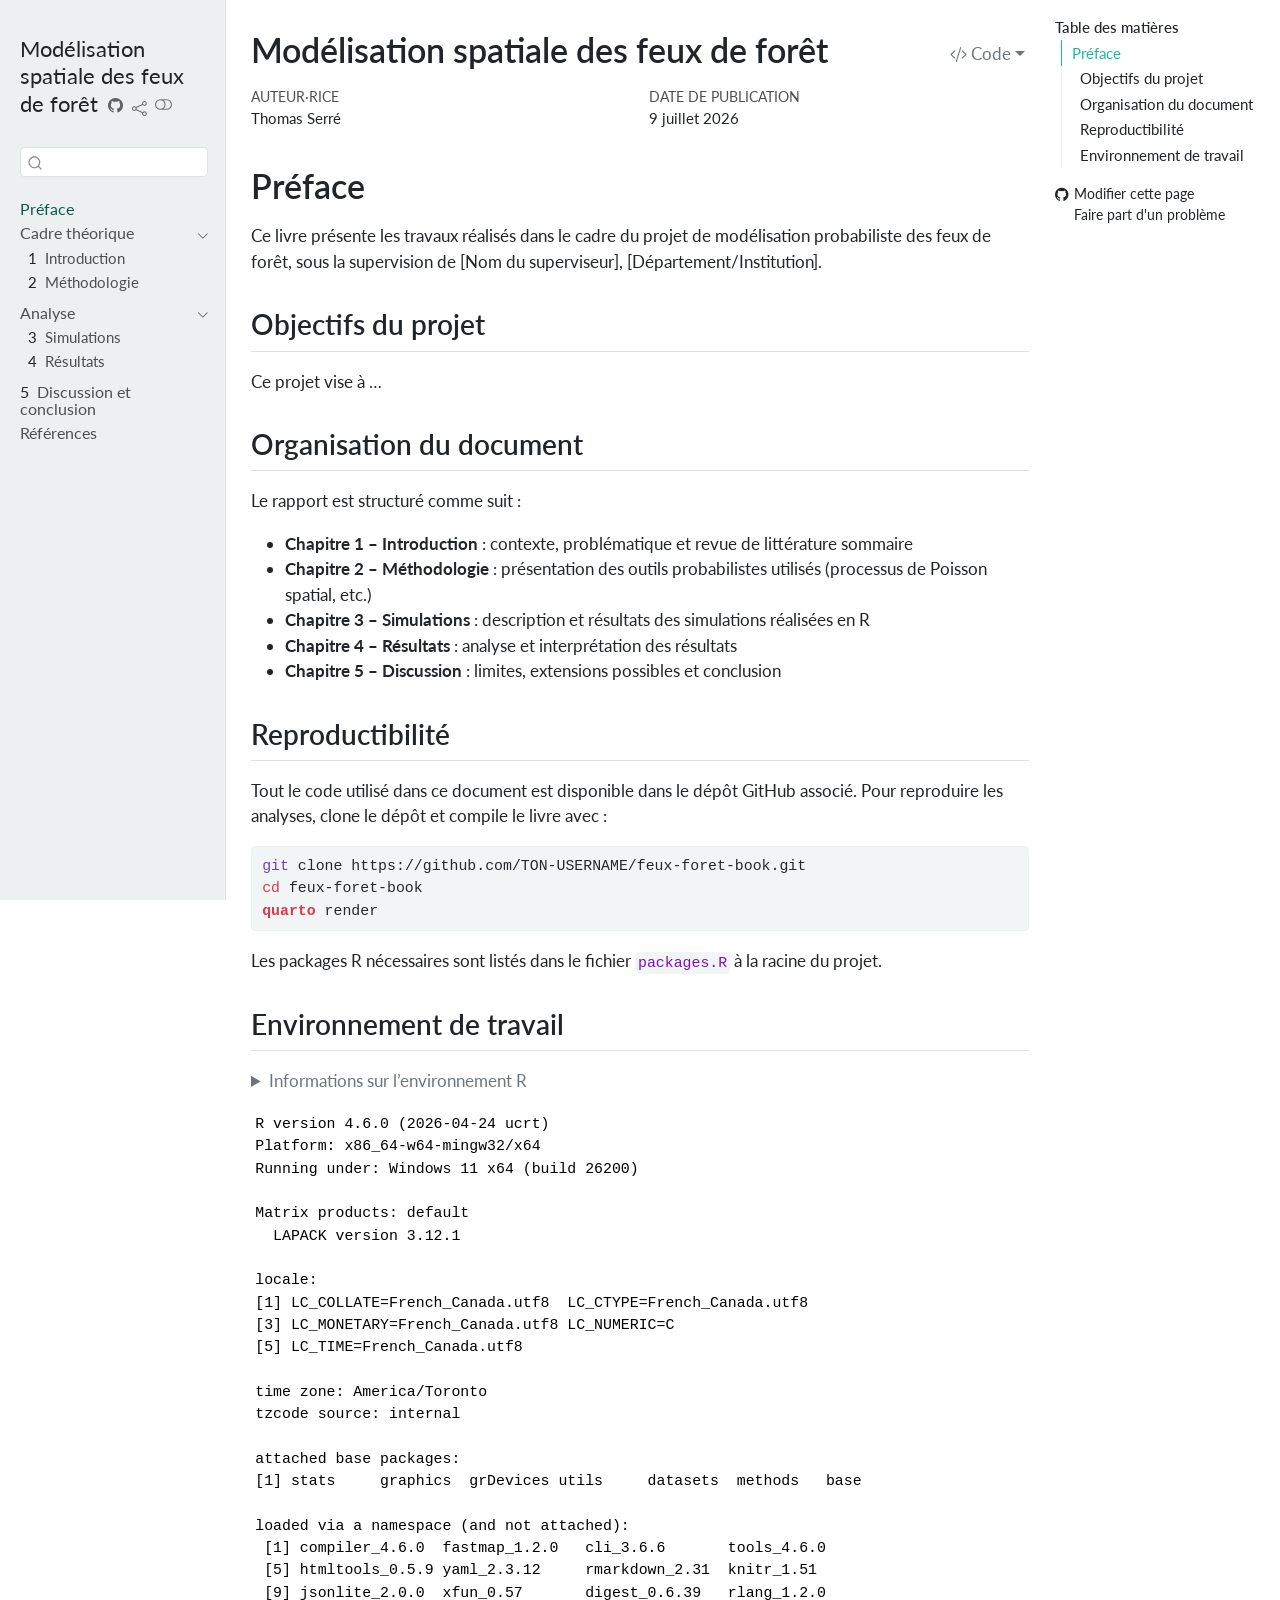
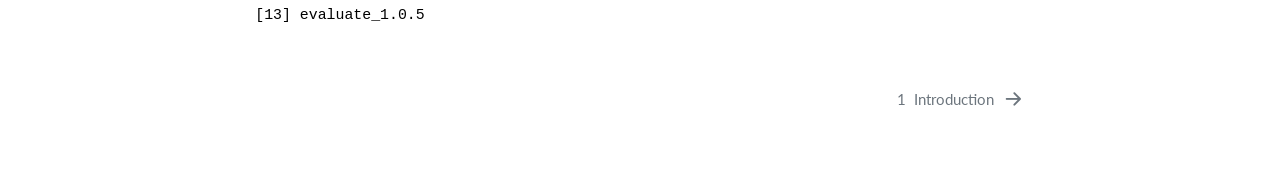
==== docs/index.html @ 31e0fddf "ajout images" ====
<!DOCTYPE html>
<html xmlns="http://www.w3.org/1999/xhtml" lang="fr" xml:lang="fr"><head>

<meta charset="utf-8">
<meta name="generator" content="quarto-1.9.37">

<meta name="viewport" content="width=device-width, initial-scale=1.0, user-scalable=yes">

<meta name="author" content="Thomas Serré">

<title>Modélisation spatiale des feux de forêt</title>
<style>
/* Default styles provided by pandoc.
** See https://pandoc.org/MANUAL.html#variables-for-html for config info.
*/
code{white-space: pre-wrap;}
span.smallcaps{font-variant: small-caps;}
div.columns{display: flex; gap: min(4vw, 1.5em);}
div.column{flex: auto; overflow-x: auto;}
div.hanging-indent{margin-left: 1.5em; text-indent: -1.5em;}
ul.task-list{list-style: none;}
ul.task-list li input[type="checkbox"] {
  width: 0.8em;
  margin: 0 0.8em 0.2em -1em; /* quarto-specific, see https://github.com/quarto-dev/quarto-cli/issues/4556 */ 
  vertical-align: middle;
}
/* CSS for syntax highlighting */
html { -webkit-text-size-adjust: 100%; }
pre > code.sourceCode { white-space: pre; position: relative; }
pre > code.sourceCode > span { display: inline-block; line-height: 1.25; }
pre > code.sourceCode > span:empty { height: 1.2em; }
.sourceCode { overflow: visible; }
code.sourceCode > span { color: inherit; text-decoration: inherit; }
div.sourceCode { margin: 1em 0; }
pre.sourceCode { margin: 0; }
@media screen {
div.sourceCode { overflow: auto; }
}
@media print {
pre > code.sourceCode { white-space: pre-wrap; }
pre > code.sourceCode > span { text-indent: -5em; padding-left: 5em; }
}
pre.numberSource code
  { counter-reset: source-line 0; }
pre.numberSource code > span
  { position: relative; left: -4em; counter-increment: source-line; }
pre.numberSource code > span > a:first-child::before
  { content: counter(source-line);
    position: relative; left: -1em; text-align: right; vertical-align: baseline;
    border: none; display: inline-block;
    -webkit-touch-callout: none; -webkit-user-select: none;
    -khtml-user-select: none; -moz-user-select: none;
    -ms-user-select: none; user-select: none;
    padding: 0 4px; width: 4em;
  }
pre.numberSource { margin-left: 3em;  padding-left: 4px; }
div.sourceCode
  {   }
@media screen {
pre > code.sourceCode > span > a:first-child::before { text-decoration: underline; }
}
</style>


<script src="site_libs/quarto-nav/quarto-nav.js"></script>
<script src="site_libs/quarto-nav/headroom.min.js"></script>
<script src="site_libs/clipboard/clipboard.min.js"></script>
<script src="site_libs/quarto-search/autocomplete.umd.js"></script>
<script src="site_libs/quarto-search/fuse.min.js"></script>
<script src="site_libs/quarto-search/quarto-search.js"></script>
<meta name="quarto:offset" content="./">
<link href="./01-introduction.html" rel="next">
<script src="site_libs/quarto-html/quarto.js" type="module"></script>
<script src="site_libs/quarto-html/tabsets/tabsets.js" type="module"></script>
<script src="site_libs/quarto-html/popper.min.js"></script>
<script src="site_libs/quarto-html/tippy.umd.min.js"></script>
<script src="site_libs/quarto-html/anchor.min.js"></script>
<link href="site_libs/quarto-html/tippy.css" rel="stylesheet">
<link href="site_libs/quarto-html/quarto-syntax-highlighting-acf12a64177840b8d86f2d4f01b2e9fb.css" rel="stylesheet" class="quarto-color-scheme" id="quarto-text-highlighting-styles">
<link href="site_libs/quarto-html/quarto-syntax-highlighting-dark-23bbe8b5e4efc1e257f6d59dce478b08.css" rel="stylesheet" class="quarto-color-scheme quarto-color-alternate" id="quarto-text-highlighting-styles">
<link href="site_libs/quarto-html/quarto-syntax-highlighting-acf12a64177840b8d86f2d4f01b2e9fb.css" rel="stylesheet" class="quarto-color-scheme-extra" id="quarto-text-highlighting-styles">
<script src="site_libs/bootstrap/bootstrap.min.js"></script>
<link href="site_libs/bootstrap/bootstrap-icons.css" rel="stylesheet">
<link href="site_libs/bootstrap/bootstrap-ed036125cb90d651d545eae5633f85e0.min.css" rel="stylesheet" append-hash="true" class="quarto-color-scheme" id="quarto-bootstrap" data-mode="light">
<link href="site_libs/bootstrap/bootstrap-dark-a13ffe6ee3161ff0644c8b6647f14699.min.css" rel="stylesheet" append-hash="true" class="quarto-color-scheme quarto-color-alternate" id="quarto-bootstrap" data-mode="dark">
<link href="site_libs/bootstrap/bootstrap-ed036125cb90d651d545eae5633f85e0.min.css" rel="stylesheet" append-hash="true" class="quarto-color-scheme-extra" id="quarto-bootstrap" data-mode="light">
<script id="quarto-search-options" type="application/json">{
  "location": "sidebar",
  "copy-button": false,
  "collapse-after": 3,
  "panel-placement": "start",
  "type": "textbox",
  "limit": 50,
  "keyboard-shortcut": [
    "f",
    "/",
    "s"
  ],
  "show-item-context": false,
  "language": {
    "search-no-results-text": "Pas de résultats",
    "search-matching-documents-text": "documents trouvés",
    "search-copy-link-title": "Copier le lien vers la recherche",
    "search-hide-matches-text": "Cacher les correspondances additionnelles",
    "search-more-match-text": "correspondance de plus dans ce document",
    "search-more-matches-text": "correspondances de plus dans ce document",
    "search-clear-button-title": "Effacer",
    "search-text-placeholder": "",
    "search-detached-cancel-button-title": "Annuler",
    "search-submit-button-title": "Envoyer",
    "search-label": "Recherche"
  }
}</script>


</head>

<body class="nav-sidebar docked quarto-light"><script id="quarto-html-before-body" type="application/javascript">
    const toggleBodyColorMode = (bsSheetEl) => {
      const mode = bsSheetEl.getAttribute("data-mode");
      const bodyEl = window.document.querySelector("body");
      if (mode === "dark") {
        bodyEl.classList.add("quarto-dark");
        bodyEl.classList.remove("quarto-light");
      } else {
        bodyEl.classList.add("quarto-light");
        bodyEl.classList.remove("quarto-dark");
      }
    }
    const toggleBodyColorPrimary = () => {
      const bsSheetEl = window.document.querySelector("link#quarto-bootstrap:not([rel=disabled-stylesheet])");
      if (bsSheetEl) {
        toggleBodyColorMode(bsSheetEl);
      }
    }
    const setColorSchemeToggle = (alternate) => {
      const toggles = window.document.querySelectorAll('.quarto-color-scheme-toggle');
      for (let i=0; i < toggles.length; i++) {
        const toggle = toggles[i];
        if (toggle) {
          if (alternate) {
            toggle.classList.add("alternate");
          } else {
            toggle.classList.remove("alternate");
          }
        }
      }
    };
    const toggleColorMode = (alternate) => {
      // Switch the stylesheets
      const primaryStylesheets = window.document.querySelectorAll('link.quarto-color-scheme:not(.quarto-color-alternate)');
      const alternateStylesheets = window.document.querySelectorAll('link.quarto-color-scheme.quarto-color-alternate');
      manageTransitions('#quarto-margin-sidebar .nav-link', false);
      if (alternate) {
        // note: dark is layered on light, we don't disable primary!
        enableStylesheet(alternateStylesheets);
        for (const sheetNode of alternateStylesheets) {
          if (sheetNode.id === "quarto-bootstrap") {
            toggleBodyColorMode(sheetNode);
          }
        }
      } else {
        disableStylesheet(alternateStylesheets);
        enableStylesheet(primaryStylesheets)
        toggleBodyColorPrimary();
      }
      manageTransitions('#quarto-margin-sidebar .nav-link', true);
      // Switch the toggles
      setColorSchemeToggle(alternate)
      // Hack to workaround the fact that safari doesn't
      // properly recolor the scrollbar when toggling (#1455)
      if (navigator.userAgent.indexOf('Safari') > 0 && navigator.userAgent.indexOf('Chrome') == -1) {
        manageTransitions("body", false);
        window.scrollTo(0, 1);
        setTimeout(() => {
          window.scrollTo(0, 0);
          manageTransitions("body", true);
        }, 40);
      }
    }
    const disableStylesheet = (stylesheets) => {
      for (let i=0; i < stylesheets.length; i++) {
        const stylesheet = stylesheets[i];
        stylesheet.rel = 'disabled-stylesheet';
      }
    }
    const enableStylesheet = (stylesheets) => {
      for (let i=0; i < stylesheets.length; i++) {
        const stylesheet = stylesheets[i];
        if(stylesheet.rel !== 'stylesheet') { // for Chrome, which will still FOUC without this check
          stylesheet.rel = 'stylesheet';
        }
      }
    }
    const manageTransitions = (selector, allowTransitions) => {
      const els = window.document.querySelectorAll(selector);
      for (let i=0; i < els.length; i++) {
        const el = els[i];
        if (allowTransitions) {
          el.classList.remove('notransition');
        } else {
          el.classList.add('notransition');
        }
      }
    }
    const isFileUrl = () => {
      return window.location.protocol === 'file:';
    }
    const hasAlternateSentinel = () => {
      let styleSentinel = getColorSchemeSentinel();
      if (styleSentinel !== null) {
        return styleSentinel === "alternate";
      } else {
        return false;
      }
    }
    const setStyleSentinel = (alternate) => {
      const value = alternate ? "alternate" : "default";
      if (!isFileUrl()) {
        window.localStorage.setItem("quarto-color-scheme", value);
      } else {
        localAlternateSentinel = value;
      }
    }
    const getColorSchemeSentinel = () => {
      if (!isFileUrl()) {
        const storageValue = window.localStorage.getItem("quarto-color-scheme");
        return storageValue != null ? storageValue : localAlternateSentinel;
      } else {
        return localAlternateSentinel;
      }
    }
    const toggleGiscusIfUsed = (isAlternate, darkModeDefault) => {
      const baseTheme = document.querySelector('#giscus-base-theme')?.value ?? 'light';
      const alternateTheme = document.querySelector('#giscus-alt-theme')?.value ?? 'dark';
      let newTheme = '';
      if(authorPrefersDark) {
        newTheme = isAlternate ? baseTheme : alternateTheme;
      } else {
        newTheme = isAlternate ? alternateTheme : baseTheme;
      }
      const changeGiscusTheme = () => {
        // From: https://github.com/giscus/giscus/issues/336
        const sendMessage = (message) => {
          const iframe = document.querySelector('iframe.giscus-frame');
          if (!iframe) return;
          iframe.contentWindow.postMessage({ giscus: message }, 'https://giscus.app');
        }
        sendMessage({
          setConfig: {
            theme: newTheme
          }
        });
      }
      const isGiscussLoaded = window.document.querySelector('iframe.giscus-frame') !== null;
      if (isGiscussLoaded) {
        changeGiscusTheme();
      }
    };
    const authorPrefersDark = false;
    const darkModeDefault = authorPrefersDark;
      document.querySelector('link#quarto-text-highlighting-styles.quarto-color-scheme-extra').rel = 'disabled-stylesheet';
      document.querySelector('link#quarto-bootstrap.quarto-color-scheme-extra').rel = 'disabled-stylesheet';
    let localAlternateSentinel = darkModeDefault ? 'alternate' : 'default';
    // Dark / light mode switch
    window.quartoToggleColorScheme = () => {
      // Read the current dark / light value
      let toAlternate = !hasAlternateSentinel();
      toggleColorMode(toAlternate);
      setStyleSentinel(toAlternate);
      toggleGiscusIfUsed(toAlternate, darkModeDefault);
      window.dispatchEvent(new Event('resize'));
    };
    // Switch to dark mode if need be
    if (hasAlternateSentinel()) {
      toggleColorMode(true);
    } else {
      toggleColorMode(false);
    }
  </script>

<div id="quarto-search-results"></div>
  <header id="quarto-header" class="headroom fixed-top">
  <nav class="quarto-secondary-nav">
    <div class="container-fluid d-flex">
      <button type="button" class="quarto-btn-toggle btn" data-bs-toggle="collapse" role="button" data-bs-target=".quarto-sidebar-collapse-item" aria-controls="quarto-sidebar" aria-expanded="false" aria-label="Basculer la barre latérale" onclick="if (window.quartoToggleHeadroom) { window.quartoToggleHeadroom(); }">
        <i class="bi bi-layout-text-sidebar-reverse"></i>
      </button>
        <nav class="quarto-page-breadcrumbs" aria-label="breadcrumb"><ol class="breadcrumb"><li class="breadcrumb-item"><a href="./index.html">Préface</a></li></ol></nav>
        <a class="flex-grow-1" role="navigation" data-bs-toggle="collapse" data-bs-target=".quarto-sidebar-collapse-item" aria-controls="quarto-sidebar" aria-expanded="false" aria-label="Basculer la barre latérale" onclick="if (window.quartoToggleHeadroom) { window.quartoToggleHeadroom(); }">      
        </a>
      <button type="button" class="btn quarto-search-button" aria-label="Recherche" onclick="window.quartoOpenSearch();">
        <i class="bi bi-search"></i>
      </button>
    </div>
  </nav>
</header>
<!-- content -->
<div id="quarto-content" class="quarto-container page-columns page-rows-contents page-layout-article">
<!-- sidebar -->
  <nav id="quarto-sidebar" class="sidebar collapse collapse-horizontal quarto-sidebar-collapse-item sidebar-navigation docked overflow-auto">
    <div class="pt-lg-2 mt-2 text-left sidebar-header">
    <div class="sidebar-title mb-0 py-0">
      <a href="./">Modélisation spatiale des feux de forêt</a> 
        <div class="sidebar-tools-main tools-wide">
    <a href="https://github.com" title="Code source" class="quarto-navigation-tool px-1" aria-label="Code source"><i class="bi bi-github"></i></a>
    <div class="dropdown">
      <a href="" title="Share" id="quarto-navigation-tool-dropdown-0" class="quarto-navigation-tool dropdown-toggle px-1" data-bs-toggle="dropdown" aria-expanded="false" role="link" aria-label="Share"><i class="bi bi-share"></i></a>
      <ul class="dropdown-menu" aria-labelledby="quarto-navigation-tool-dropdown-0">
          <li>
            <a class="dropdown-item sidebar-tools-main-item" href="https://twitter.com/intent/tweet?url=|url|">
              <i class="bi bi-twitter pe-1"></i>
            Twitter
            </a>
          </li>
          <li>
            <a class="dropdown-item sidebar-tools-main-item" href="https://www.linkedin.com/sharing/share-offsite/?url=|url|">
              <i class="bi bi-linkedin pe-1"></i>
            LinkedIn
            </a>
          </li>
      </ul>
    </div>
  <a href="" class="quarto-color-scheme-toggle quarto-navigation-tool  px-1" onclick="window.quartoToggleColorScheme(); return false;" title="Basculer le mode sombre"><i class="bi"></i></a>
</div>
    </div>
      </div>
        <div class="mt-2 flex-shrink-0 align-items-center">
        <div class="sidebar-search">
        <div id="quarto-search" class="" title="Recherche"></div>
        </div>
        </div>
    <div class="sidebar-menu-container"> 
    <ul class="list-unstyled mt-1">
        <li class="sidebar-item">
  <div class="sidebar-item-container"> 
  <a href="./index.html" class="sidebar-item-text sidebar-link active">
 <span class="menu-text">Préface</span></a>
  </div>
</li>
        <li class="sidebar-item sidebar-item-section">
      <div class="sidebar-item-container"> 
            <a class="sidebar-item-text sidebar-link text-start" data-bs-toggle="collapse" data-bs-target="#quarto-sidebar-section-1" role="navigation" aria-expanded="true">
 <span class="menu-text">Cadre théorique</span></a>
          <a class="sidebar-item-toggle text-start" data-bs-toggle="collapse" data-bs-target="#quarto-sidebar-section-1" role="navigation" aria-expanded="true" aria-label="Basculer la section">
            <i class="bi bi-chevron-right ms-2"></i>
          </a> 
      </div>
      <ul id="quarto-sidebar-section-1" class="collapse list-unstyled sidebar-section depth1 show">  
          <li class="sidebar-item">
  <div class="sidebar-item-container"> 
  <a href="./01-introduction.html" class="sidebar-item-text sidebar-link">
 <span class="menu-text"><span class="chapter-number">1</span>&nbsp; <span class="chapter-title">Introduction</span></span></a>
  </div>
</li>
          <li class="sidebar-item">
  <div class="sidebar-item-container"> 
  <a href="./02-methodologie.html" class="sidebar-item-text sidebar-link">
 <span class="menu-text"><span class="chapter-number">2</span>&nbsp; <span class="chapter-title">Méthodologie</span></span></a>
  </div>
</li>
      </ul>
  </li>
        <li class="sidebar-item sidebar-item-section">
      <div class="sidebar-item-container"> 
            <a class="sidebar-item-text sidebar-link text-start" data-bs-toggle="collapse" data-bs-target="#quarto-sidebar-section-2" role="navigation" aria-expanded="true">
 <span class="menu-text">Analyse</span></a>
          <a class="sidebar-item-toggle text-start" data-bs-toggle="collapse" data-bs-target="#quarto-sidebar-section-2" role="navigation" aria-expanded="true" aria-label="Basculer la section">
            <i class="bi bi-chevron-right ms-2"></i>
          </a> 
      </div>
      <ul id="quarto-sidebar-section-2" class="collapse list-unstyled sidebar-section depth1 show">  
          <li class="sidebar-item">
  <div class="sidebar-item-container"> 
  <a href="./03-simulations.html" class="sidebar-item-text sidebar-link">
 <span class="menu-text"><span class="chapter-number">3</span>&nbsp; <span class="chapter-title">Simulations</span></span></a>
  </div>
</li>
          <li class="sidebar-item">
  <div class="sidebar-item-container"> 
  <a href="./04-resultats.html" class="sidebar-item-text sidebar-link">
 <span class="menu-text"><span class="chapter-number">4</span>&nbsp; <span class="chapter-title">Résultats</span></span></a>
  </div>
</li>
      </ul>
  </li>
        <li class="sidebar-item">
  <div class="sidebar-item-container"> 
  <a href="./05-discussion.html" class="sidebar-item-text sidebar-link">
 <span class="menu-text"><span class="chapter-number">5</span>&nbsp; <span class="chapter-title">Discussion et conclusion</span></span></a>
  </div>
</li>
        <li class="sidebar-item">
  <div class="sidebar-item-container"> 
  <a href="./references.html" class="sidebar-item-text sidebar-link">
 <span class="menu-text">Références</span></a>
  </div>
</li>
    </ul>
    </div>
</nav>
<div id="quarto-sidebar-glass" class="quarto-sidebar-collapse-item" data-bs-toggle="collapse" data-bs-target=".quarto-sidebar-collapse-item"></div>
<!-- margin-sidebar -->
    <div id="quarto-margin-sidebar" class="sidebar margin-sidebar">
        <nav id="TOC" role="doc-toc" class="toc-active">
    <h2 id="toc-title">Table des matières</h2>
   
  <ul>
  <li><a href="#préface" id="toc-préface" class="nav-link active" data-scroll-target="#préface">Préface</a>
  <ul class="collapse">
  <li><a href="#objectifs-du-projet" id="toc-objectifs-du-projet" class="nav-link" data-scroll-target="#objectifs-du-projet">Objectifs du projet</a></li>
  <li><a href="#organisation-du-document" id="toc-organisation-du-document" class="nav-link" data-scroll-target="#organisation-du-document">Organisation du document</a></li>
  <li><a href="#reproductibilité" id="toc-reproductibilité" class="nav-link" data-scroll-target="#reproductibilité">Reproductibilité</a></li>
  <li><a href="#environnement-de-travail" id="toc-environnement-de-travail" class="nav-link" data-scroll-target="#environnement-de-travail">Environnement de travail</a></li>
  </ul></li>
  </ul>
<div class="toc-actions"><ul><li><a href="https://github.com/edit/main/index.qmd" class="toc-action"><i class="bi bi-github"></i>Modifier cette page</a></li><li><a href="https://github.com/issues/new" class="toc-action"><i class="bi empty"></i>Faire part d'un problème</a></li></ul></div></nav>
    </div>
<!-- main -->
<main class="content" id="quarto-document-content">


<header id="title-block-header" class="quarto-title-block default">
<div class="quarto-title">
<div class="quarto-title-block"><div><h1 class="title">Modélisation spatiale des feux de forêt</h1><button type="button" class="btn code-tools-button dropdown-toggle" id="quarto-code-tools-menu" data-bs-toggle="dropdown" aria-expanded="false"><i class="bi"></i> Code</button><ul class="dropdown-menu dropdown-menu-end" aria-labelelledby="quarto-code-tools-menu"><li><a id="quarto-show-all-code" class="dropdown-item" href="javascript:void(0)" role="button">Montrer tout le code</a></li><li><a id="quarto-hide-all-code" class="dropdown-item" href="javascript:void(0)" role="button">Cacher tout le code</a></li><li><hr class="dropdown-divider"></li><li><a id="quarto-view-source" class="dropdown-item" href="javascript:void(0)" role="button">Voir les sources</a></li></ul></div></div>
</div>



<div class="quarto-title-meta">

    <div>
    <div class="quarto-title-meta-heading">Auteur·rice</div>
    <div class="quarto-title-meta-contents">
             <p>Thomas Serré </p>
          </div>
  </div>
    
    <div>
    <div class="quarto-title-meta-heading">Date de publication</div>
    <div class="quarto-title-meta-contents">
      <p class="date">9 juillet 2026</p>
    </div>
  </div>
  
    
  </div>
  


</header>


<section id="préface" class="level1 unnumbered">
<h1 class="unnumbered">Préface</h1>
<p>Ce livre présente les travaux réalisés dans le cadre du projet de modélisation probabiliste des feux de forêt, sous la supervision de [Nom du superviseur], [Département/Institution].</p>
<section id="objectifs-du-projet" class="level2">
<h2 class="anchored" data-anchor-id="objectifs-du-projet">Objectifs du projet</h2>
<!-- Décris brièvement ce que tu cherches à modéliser et pourquoi -->
<p>Ce projet vise à …</p>
</section>
<section id="organisation-du-document" class="level2">
<h2 class="anchored" data-anchor-id="organisation-du-document">Organisation du document</h2>
<p>Le rapport est structuré comme suit :</p>
<ul>
<li><strong>Chapitre 1 – Introduction</strong> : contexte, problématique et revue de littérature sommaire</li>
<li><strong>Chapitre 2 – Méthodologie</strong> : présentation des outils probabilistes utilisés (processus de Poisson spatial, etc.)</li>
<li><strong>Chapitre 3 – Simulations</strong> : description et résultats des simulations réalisées en R</li>
<li><strong>Chapitre 4 – Résultats</strong> : analyse et interprétation des résultats</li>
<li><strong>Chapitre 5 – Discussion</strong> : limites, extensions possibles et conclusion</li>
</ul>
</section>
<section id="reproductibilité" class="level2">
<h2 class="anchored" data-anchor-id="reproductibilité">Reproductibilité</h2>
<p>Tout le code utilisé dans ce document est disponible dans le dépôt GitHub associé. Pour reproduire les analyses, clone le dépôt et compile le livre avec :</p>
<div class="code-copy-outer-scaffold"><div class="sourceCode" id="cb1"><pre class="sourceCode bash code-with-copy"><code class="sourceCode bash"><span id="cb1-1"><a href="#cb1-1" aria-hidden="true" tabindex="-1"></a><span class="fu">git</span> clone https://github.com/TON-USERNAME/feux-foret-book.git</span>
<span id="cb1-2"><a href="#cb1-2" aria-hidden="true" tabindex="-1"></a><span class="bu">cd</span> feux-foret-book</span>
<span id="cb1-3"><a href="#cb1-3" aria-hidden="true" tabindex="-1"></a><span class="ex">quarto</span> render</span></code></pre></div><button title="Copier vers le presse-papier" class="code-copy-button"><i class="bi"></i></button></div>
<p>Les packages R nécessaires sont listés dans le fichier <code>packages.R</code> à la racine du projet.</p>
</section>
<section id="environnement-de-travail" class="level2">
<h2 class="anchored" data-anchor-id="environnement-de-travail">Environnement de travail</h2>
<div class="cell">
<details class="code-fold">
<summary>Informations sur l’environnement R</summary>
<div class="code-copy-outer-scaffold"><div class="sourceCode cell-code" id="cb2"><pre class="sourceCode r code-with-copy"><code class="sourceCode r"><span id="cb2-1"><a href="#cb2-1" aria-hidden="true" tabindex="-1"></a><span class="fu">sessionInfo</span>()</span></code></pre></div><button title="Copier vers le presse-papier" class="code-copy-button"><i class="bi"></i></button></div>
</details>
<div class="cell-output cell-output-stdout">
<pre><code>R version 4.6.0 (2026-04-24 ucrt)
Platform: x86_64-w64-mingw32/x64
Running under: Windows 11 x64 (build 26200)

Matrix products: default
  LAPACK version 3.12.1

locale:
[1] LC_COLLATE=French_Canada.utf8  LC_CTYPE=French_Canada.utf8   
[3] LC_MONETARY=French_Canada.utf8 LC_NUMERIC=C                  
[5] LC_TIME=French_Canada.utf8    

time zone: America/Toronto
tzcode source: internal

attached base packages:
[1] stats     graphics  grDevices utils     datasets  methods   base     

loaded via a namespace (and not attached):
 [1] compiler_4.6.0  fastmap_1.2.0   cli_3.6.6       tools_4.6.0    
 [5] htmltools_0.5.9 yaml_2.3.12     rmarkdown_2.31  knitr_1.51     
 [9] jsonlite_2.0.0  xfun_0.57       digest_0.6.39   rlang_1.2.0    
[13] evaluate_1.0.5 </code></pre>
</div>
</div>


<!-- -->

</section>
</section>

</main> <!-- /main -->
<script id="quarto-html-after-body" type="application/javascript">
  window.document.addEventListener("DOMContentLoaded", function (event) {
    // Ensure there is a toggle, if there isn't float one in the top right
    if (window.document.querySelector('.quarto-color-scheme-toggle') === null) {
      const a = window.document.createElement('a');
      a.classList.add('top-right');
      a.classList.add('quarto-color-scheme-toggle');
      a.href = "";
      a.onclick = function() { try { window.quartoToggleColorScheme(); } catch {} return false; };
      const i = window.document.createElement("i");
      i.classList.add('bi');
      a.appendChild(i);
      window.document.body.appendChild(a);
    }
    setColorSchemeToggle(hasAlternateSentinel())
    const icon = "";
    const anchorJS = new window.AnchorJS();
    anchorJS.options = {
      placement: 'right',
      icon: icon
    };
    anchorJS.add('.anchored');
    const isCodeAnnotation = (el) => {
      for (const clz of el.classList) {
        if (clz.startsWith('code-annotation-')) {                     
          return true;
        }
      }
      return false;
    }
    const onCopySuccess = function(e) {
      // button target
      const button = e.trigger;
      // don't keep focus
      button.blur();
      // flash "checked"
      button.classList.add('code-copy-button-checked');
      var currentTitle = button.getAttribute("title");
      button.setAttribute("title", "Copié");
      let tooltip;
      if (window.bootstrap) {
        button.setAttribute("data-bs-toggle", "tooltip");
        button.setAttribute("data-bs-placement", "left");
        button.setAttribute("data-bs-title", "Copié");
        tooltip = new bootstrap.Tooltip(button, 
          { trigger: "manual", 
            customClass: "code-copy-button-tooltip",
            offset: [0, -8]});
        tooltip.show();    
      }
      setTimeout(function() {
        if (tooltip) {
          tooltip.hide();
          button.removeAttribute("data-bs-title");
          button.removeAttribute("data-bs-toggle");
          button.removeAttribute("data-bs-placement");
        }
        button.setAttribute("title", currentTitle);
        button.classList.remove('code-copy-button-checked');
      }, 1000);
      // clear code selection
      e.clearSelection();
    }
    const getTextToCopy = function(trigger) {
      const outerScaffold = trigger.parentElement.cloneNode(true);
      const codeEl = outerScaffold.querySelector('code');
      for (const childEl of codeEl.children) {
        if (isCodeAnnotation(childEl)) {
          childEl.remove();
        }
      }
      return codeEl.innerText;
    }
    const clipboard = new window.ClipboardJS('.code-copy-button:not([data-in-quarto-modal])', {
      text: getTextToCopy
    });
    clipboard.on('success', onCopySuccess);
    if (window.document.getElementById('quarto-embedded-source-code-modal')) {
      const clipboardModal = new window.ClipboardJS('.code-copy-button[data-in-quarto-modal]', {
        text: getTextToCopy,
        container: window.document.getElementById('quarto-embedded-source-code-modal')
      });
      clipboardModal.on('success', onCopySuccess);
    }
    const viewSource = window.document.getElementById('quarto-view-source') ||
                       window.document.getElementById('quarto-code-tools-source');
    if (viewSource) {
      const sourceUrl = viewSource.getAttribute("data-quarto-source-url");
      viewSource.addEventListener("click", function(e) {
        if (sourceUrl) {
          // rstudio viewer pane
          if (/\bcapabilities=\b/.test(window.location)) {
            window.open(sourceUrl);
          } else {
            window.location.href = sourceUrl;
          }
        } else {
          const modal = new bootstrap.Modal(document.getElementById('quarto-embedded-source-code-modal'));
          modal.show();
        }
        return false;
      });
    }
    function toggleCodeHandler(show) {
      return function(e) {
        const detailsSrc = window.document.querySelectorAll(".cell > details > .sourceCode");
        for (let i=0; i<detailsSrc.length; i++) {
          const details = detailsSrc[i].parentElement;
          if (show) {
            details.open = true;
          } else {
            details.removeAttribute("open");
          }
        }
        const cellCodeDivs = window.document.querySelectorAll(".cell > .sourceCode");
        const fromCls = show ? "hidden" : "unhidden";
        const toCls = show ? "unhidden" : "hidden";
        for (let i=0; i<cellCodeDivs.length; i++) {
          const codeDiv = cellCodeDivs[i];
          if (codeDiv.classList.contains(fromCls)) {
            codeDiv.classList.remove(fromCls);
            codeDiv.classList.add(toCls);
          } 
        }
        return false;
      }
    }
    const hideAllCode = window.document.getElementById("quarto-hide-all-code");
    if (hideAllCode) {
      hideAllCode.addEventListener("click", toggleCodeHandler(false));
    }
    const showAllCode = window.document.getElementById("quarto-show-all-code");
    if (showAllCode) {
      showAllCode.addEventListener("click", toggleCodeHandler(true));
    }
      var localhostRegex = new RegExp(/^(?:http|https):\/\/localhost\:?[0-9]*\//);
      var mailtoRegex = new RegExp(/^mailto:/);
        var filterRegex = new RegExp('/' + window.location.host + '/');
      var isInternal = (href) => {
          return filterRegex.test(href) || localhostRegex.test(href) || mailtoRegex.test(href);
      }
      // Inspect non-navigation links and adorn them if external
     var links = window.document.querySelectorAll('a[href]:not(.nav-link):not(.navbar-brand):not(.toc-action):not(.sidebar-link):not(.sidebar-item-toggle):not(.pagination-link):not(.no-external):not([aria-hidden]):not(.dropdown-item):not(.quarto-navigation-tool):not(.about-link)');
      for (var i=0; i<links.length; i++) {
        const link = links[i];
        if (!isInternal(link.href)) {
          // undo the damage that might have been done by quarto-nav.js in the case of
          // links that we want to consider external
          if (link.dataset.originalHref !== undefined) {
            link.href = link.dataset.originalHref;
          }
        }
      }
    function tippyHover(el, contentFn, onTriggerFn, onUntriggerFn) {
      const config = {
        allowHTML: true,
        maxWidth: 500,
        delay: 100,
        arrow: false,
        appendTo: function(el) {
            return el.parentElement;
        },
        interactive: true,
        interactiveBorder: 10,
        theme: 'quarto',
        placement: 'bottom-start',
      };
      if (contentFn) {
        config.content = contentFn;
      }
      if (onTriggerFn) {
        config.onTrigger = onTriggerFn;
      }
      if (onUntriggerFn) {
        config.onUntrigger = onUntriggerFn;
      }
      window.tippy(el, config); 
    }
    const noterefs = window.document.querySelectorAll('a[role="doc-noteref"]');
    for (var i=0; i<noterefs.length; i++) {
      const ref = noterefs[i];
      tippyHover(ref, function() {
        // use id or data attribute instead here
        let href = ref.getAttribute('data-footnote-href') || ref.getAttribute('href');
        try { href = new URL(href).hash; } catch {}
        const id = href.replace(/^#\/?/, "");
        const note = window.document.getElementById(id);
        if (note) {
          return note.innerHTML;
        } else {
          return "";
        }
      });
    }
    const xrefs = window.document.querySelectorAll('a.quarto-xref');
    const processXRef = (id, note) => {
      // Strip column container classes
      const stripColumnClz = (el) => {
        el.classList.remove("page-full", "page-columns");
        if (el.children) {
          for (const child of el.children) {
            stripColumnClz(child);
          }
        }
      }
      stripColumnClz(note)
      if (id === null || id.startsWith('sec-')) {
        // Special case sections, only their first couple elements
        const container = document.createElement("div");
        if (note.children && note.children.length > 2) {
          container.appendChild(note.children[0].cloneNode(true));
          for (let i = 1; i < note.children.length; i++) {
            const child = note.children[i];
            if (child.tagName === "P" && child.innerText === "") {
              continue;
            } else {
              container.appendChild(child.cloneNode(true));
              break;
            }
          }
          if (window.Quarto?.typesetMath) {
            window.Quarto.typesetMath(container);
          }
          return container.innerHTML
        } else {
          if (window.Quarto?.typesetMath) {
            window.Quarto.typesetMath(note);
          }
          return note.innerHTML;
        }
      } else {
        // Remove any anchor links if they are present
        const anchorLink = note.querySelector('a.anchorjs-link');
        if (anchorLink) {
          anchorLink.remove();
        }
        if (window.Quarto?.typesetMath) {
          window.Quarto.typesetMath(note);
        }
        if (note.classList.contains("callout")) {
          return note.outerHTML;
        } else {
          return note.innerHTML;
        }
      }
    }
    for (var i=0; i<xrefs.length; i++) {
      const xref = xrefs[i];
      tippyHover(xref, undefined, function(instance) {
        instance.disable();
        let url = xref.getAttribute('href');
        let hash = undefined; 
        if (url.startsWith('#')) {
          hash = url;
        } else {
          try { hash = new URL(url).hash; } catch {}
        }
        if (hash) {
          const id = hash.replace(/^#\/?/, "");
          const note = window.document.getElementById(id);
          if (note !== null) {
            try {
              const html = processXRef(id, note.cloneNode(true));
              instance.setContent(html);
            } finally {
              instance.enable();
              instance.show();
            }
          } else {
            // See if we can fetch this
            fetch(url.split('#')[0])
            .then(res => res.text())
            .then(html => {
              const parser = new DOMParser();
              const htmlDoc = parser.parseFromString(html, "text/html");
              const note = htmlDoc.getElementById(id);
              if (note !== null) {
                const html = processXRef(id, note);
                instance.setContent(html);
              } 
            }).finally(() => {
              instance.enable();
              instance.show();
            });
          }
        } else {
          // See if we can fetch a full url (with no hash to target)
          // This is a special case and we should probably do some content thinning / targeting
          fetch(url)
          .then(res => res.text())
          .then(html => {
            const parser = new DOMParser();
            const htmlDoc = parser.parseFromString(html, "text/html");
            const note = htmlDoc.querySelector('main.content');
            if (note !== null) {
              // This should only happen for chapter cross references
              // (since there is no id in the URL)
              // remove the first header
              if (note.children.length > 0 && note.children[0].tagName === "HEADER") {
                note.children[0].remove();
              }
              const html = processXRef(null, note);
              instance.setContent(html);
            } 
          }).finally(() => {
            instance.enable();
            instance.show();
          });
        }
      }, function(instance) {
      });
    }
        let selectedAnnoteEl;
        const selectorForAnnotation = ( cell, annotation) => {
          let cellAttr = 'data-code-cell="' + cell + '"';
          let lineAttr = 'data-code-annotation="' +  annotation + '"';
          const selector = 'span[' + cellAttr + '][' + lineAttr + ']';
          return selector;
        }
        const selectCodeLines = (annoteEl) => {
          const doc = window.document;
          const targetCell = annoteEl.getAttribute("data-target-cell");
          const targetAnnotation = annoteEl.getAttribute("data-target-annotation");
          const annoteSpan = window.document.querySelector(selectorForAnnotation(targetCell, targetAnnotation));
          const lines = annoteSpan.getAttribute("data-code-lines").split(",");
          const lineIds = lines.map((line) => {
            return targetCell + "-" + line;
          })
          let top = null;
          let height = null;
          let parent = null;
          if (lineIds.length > 0) {
              //compute the position of the single el (top and bottom and make a div)
              const el = window.document.getElementById(lineIds[0]);
              top = el.offsetTop;
              height = el.offsetHeight;
              parent = el.parentElement.parentElement;
            if (lineIds.length > 1) {
              const lastEl = window.document.getElementById(lineIds[lineIds.length - 1]);
              const bottom = lastEl.offsetTop + lastEl.offsetHeight;
              height = bottom - top;
            }
            if (top !== null && height !== null && parent !== null) {
              // cook up a div (if necessary) and position it 
              let div = window.document.getElementById("code-annotation-line-highlight");
              if (div === null) {
                div = window.document.createElement("div");
                div.setAttribute("id", "code-annotation-line-highlight");
                div.style.position = 'absolute';
                parent.appendChild(div);
              }
              div.style.top = top - 2 + "px";
              div.style.height = height + 4 + "px";
              div.style.left = 0;
              let gutterDiv = window.document.getElementById("code-annotation-line-highlight-gutter");
              if (gutterDiv === null) {
                gutterDiv = window.document.createElement("div");
                gutterDiv.setAttribute("id", "code-annotation-line-highlight-gutter");
                gutterDiv.style.position = 'absolute';
                const codeCell = window.document.getElementById(targetCell);
                const gutter = codeCell.querySelector('.code-annotation-gutter');
                gutter.appendChild(gutterDiv);
              }
              gutterDiv.style.top = top - 2 + "px";
              gutterDiv.style.height = height + 4 + "px";
            }
            selectedAnnoteEl = annoteEl;
          }
        };
        const unselectCodeLines = () => {
          const elementsIds = ["code-annotation-line-highlight", "code-annotation-line-highlight-gutter"];
          elementsIds.forEach((elId) => {
            const div = window.document.getElementById(elId);
            if (div) {
              div.remove();
            }
          });
          selectedAnnoteEl = undefined;
        };
          // Handle positioning of the toggle
      window.addEventListener(
        "resize",
        throttle(() => {
          elRect = undefined;
          if (selectedAnnoteEl) {
            selectCodeLines(selectedAnnoteEl);
          }
        }, 10)
      );
      function throttle(fn, ms) {
      let throttle = false;
      let timer;
        return (...args) => {
          if(!throttle) { // first call gets through
              fn.apply(this, args);
              throttle = true;
          } else { // all the others get throttled
              if(timer) clearTimeout(timer); // cancel #2
              timer = setTimeout(() => {
                fn.apply(this, args);
                timer = throttle = false;
              }, ms);
          }
        };
      }
        // Attach click handler to the DT
        const annoteDls = window.document.querySelectorAll('dt[data-target-cell]');
        for (const annoteDlNode of annoteDls) {
          annoteDlNode.addEventListener('click', (event) => {
            const clickedEl = event.target;
            if (clickedEl !== selectedAnnoteEl) {
              unselectCodeLines();
              const activeEl = window.document.querySelector('dt[data-target-cell].code-annotation-active');
              if (activeEl) {
                activeEl.classList.remove('code-annotation-active');
              }
              selectCodeLines(clickedEl);
              clickedEl.classList.add('code-annotation-active');
            } else {
              // Unselect the line
              unselectCodeLines();
              clickedEl.classList.remove('code-annotation-active');
            }
          });
        }
    const findCites = (el) => {
      const parentEl = el.parentElement;
      if (parentEl) {
        const cites = parentEl.dataset.cites;
        if (cites) {
          return {
            el,
            cites: cites.split(' ')
          };
        } else {
          return findCites(el.parentElement)
        }
      } else {
        return undefined;
      }
    };
    var bibliorefs = window.document.querySelectorAll('a[role="doc-biblioref"]');
    for (var i=0; i<bibliorefs.length; i++) {
      const ref = bibliorefs[i];
      const citeInfo = findCites(ref);
      if (citeInfo) {
        tippyHover(citeInfo.el, function() {
          var popup = window.document.createElement('div');
          citeInfo.cites.forEach(function(cite) {
            var citeDiv = window.document.createElement('div');
            citeDiv.classList.add('hanging-indent');
            citeDiv.classList.add('csl-entry');
            var biblioDiv = window.document.getElementById('ref-' + cite);
            if (biblioDiv) {
              citeDiv.innerHTML = biblioDiv.innerHTML;
            }
            popup.appendChild(citeDiv);
          });
          return popup.innerHTML;
        });
      }
    }
  });
  </script>
<nav class="page-navigation">
  <div class="nav-page nav-page-previous">
  </div>
  <div class="nav-page nav-page-next">
      <a href="./01-introduction.html" class="pagination-link" aria-label="Introduction">
        <span class="nav-page-text"><span class="chapter-number">1</span>&nbsp; <span class="chapter-title">Introduction</span></span> <i class="bi bi-arrow-right-short"></i>
      </a>
  </div>
</nav><div class="modal fade" id="quarto-embedded-source-code-modal" tabindex="-1" aria-labelledby="quarto-embedded-source-code-modal-label" aria-hidden="true"><div class="modal-dialog modal-dialog-scrollable"><div class="modal-content"><div class="modal-header"><h5 class="modal-title" id="quarto-embedded-source-code-modal-label">Code source</h5><button class="btn-close" data-bs-dismiss="modal"></button></div><div class="modal-body"><div class="">
<div class="code-copy-outer-scaffold"><div class="sourceCode" id="cb4" data-shortcodes="false"><pre class="sourceCode markdown code-with-copy"><code class="sourceCode markdown"><span id="cb4-1"><a href="#cb4-1" aria-hidden="true" tabindex="-1"></a><span class="fu"># Préface {.unnumbered}</span></span>
<span id="cb4-2"><a href="#cb4-2" aria-hidden="true" tabindex="-1"></a></span>
<span id="cb4-3"><a href="#cb4-3" aria-hidden="true" tabindex="-1"></a>Ce livre présente les travaux réalisés dans le cadre du projet de modélisation probabiliste des feux de forêt, sous la supervision de <span class="co">[</span><span class="ot">Nom du superviseur</span><span class="co">]</span>, <span class="co">[</span><span class="ot">Département/Institution</span><span class="co">]</span>.</span>
<span id="cb4-4"><a href="#cb4-4" aria-hidden="true" tabindex="-1"></a></span>
<span id="cb4-5"><a href="#cb4-5" aria-hidden="true" tabindex="-1"></a><span class="fu">## Objectifs du projet</span></span>
<span id="cb4-6"><a href="#cb4-6" aria-hidden="true" tabindex="-1"></a></span>
<span id="cb4-7"><a href="#cb4-7" aria-hidden="true" tabindex="-1"></a><span class="co">&lt;!-- Décris brièvement ce que tu cherches à modéliser et pourquoi --&gt;</span></span>
<span id="cb4-8"><a href="#cb4-8" aria-hidden="true" tabindex="-1"></a></span>
<span id="cb4-9"><a href="#cb4-9" aria-hidden="true" tabindex="-1"></a>Ce projet vise à ...</span>
<span id="cb4-10"><a href="#cb4-10" aria-hidden="true" tabindex="-1"></a></span>
<span id="cb4-11"><a href="#cb4-11" aria-hidden="true" tabindex="-1"></a><span class="fu">## Organisation du document</span></span>
<span id="cb4-12"><a href="#cb4-12" aria-hidden="true" tabindex="-1"></a></span>
<span id="cb4-13"><a href="#cb4-13" aria-hidden="true" tabindex="-1"></a>Le rapport est structuré comme suit :</span>
<span id="cb4-14"><a href="#cb4-14" aria-hidden="true" tabindex="-1"></a></span>
<span id="cb4-15"><a href="#cb4-15" aria-hidden="true" tabindex="-1"></a><span class="ss">- </span>**Chapitre 1 – Introduction** : contexte, problématique et revue de littérature sommaire</span>
<span id="cb4-16"><a href="#cb4-16" aria-hidden="true" tabindex="-1"></a><span class="ss">- </span>**Chapitre 2 – Méthodologie** : présentation des outils probabilistes utilisés (processus de Poisson spatial, etc.)</span>
<span id="cb4-17"><a href="#cb4-17" aria-hidden="true" tabindex="-1"></a><span class="ss">- </span>**Chapitre 3 – Simulations** : description et résultats des simulations réalisées en R</span>
<span id="cb4-18"><a href="#cb4-18" aria-hidden="true" tabindex="-1"></a><span class="ss">- </span>**Chapitre 4 – Résultats** : analyse et interprétation des résultats</span>
<span id="cb4-19"><a href="#cb4-19" aria-hidden="true" tabindex="-1"></a><span class="ss">- </span>**Chapitre 5 – Discussion** : limites, extensions possibles et conclusion</span>
<span id="cb4-20"><a href="#cb4-20" aria-hidden="true" tabindex="-1"></a></span>
<span id="cb4-21"><a href="#cb4-21" aria-hidden="true" tabindex="-1"></a><span class="fu">## Reproductibilité</span></span>
<span id="cb4-22"><a href="#cb4-22" aria-hidden="true" tabindex="-1"></a></span>
<span id="cb4-23"><a href="#cb4-23" aria-hidden="true" tabindex="-1"></a>Tout le code utilisé dans ce document est disponible dans le dépôt GitHub associé. Pour reproduire les analyses, clone le dépôt et compile le livre avec :</span>
<span id="cb4-24"><a href="#cb4-24" aria-hidden="true" tabindex="-1"></a></span>
<span id="cb4-25"><a href="#cb4-25" aria-hidden="true" tabindex="-1"></a><span class="in">```bash</span></span>
<span id="cb4-26"><a href="#cb4-26" aria-hidden="true" tabindex="-1"></a><span class="fu">git</span> clone https://github.com/TON-USERNAME/feux-foret-book.git</span>
<span id="cb4-27"><a href="#cb4-27" aria-hidden="true" tabindex="-1"></a><span class="bu">cd</span> feux-foret-book</span>
<span id="cb4-28"><a href="#cb4-28" aria-hidden="true" tabindex="-1"></a><span class="ex">quarto</span> render</span>
<span id="cb4-29"><a href="#cb4-29" aria-hidden="true" tabindex="-1"></a><span class="in">```</span></span>
<span id="cb4-30"><a href="#cb4-30" aria-hidden="true" tabindex="-1"></a></span>
<span id="cb4-31"><a href="#cb4-31" aria-hidden="true" tabindex="-1"></a>Les packages R nécessaires sont listés dans le fichier <span class="in">`packages.R`</span> à la racine du projet.</span>
<span id="cb4-32"><a href="#cb4-32" aria-hidden="true" tabindex="-1"></a></span>
<span id="cb4-33"><a href="#cb4-33" aria-hidden="true" tabindex="-1"></a><span class="fu">## Environnement de travail</span></span>
<span id="cb4-34"><a href="#cb4-34" aria-hidden="true" tabindex="-1"></a></span>
<span id="cb4-37"><a href="#cb4-37" aria-hidden="true" tabindex="-1"></a><span class="in">```{r}</span></span>
<span id="cb4-38"><a href="#cb4-38" aria-hidden="true" tabindex="-1"></a><span class="co">#| label: session-info</span></span>
<span id="cb4-39"><a href="#cb4-39" aria-hidden="true" tabindex="-1"></a><span class="co">#| code-fold: true</span></span>
<span id="cb4-40"><a href="#cb4-40" aria-hidden="true" tabindex="-1"></a><span class="co">#| code-summary: "Informations sur l'environnement R"</span></span>
<span id="cb4-41"><a href="#cb4-41" aria-hidden="true" tabindex="-1"></a></span>
<span id="cb4-42"><a href="#cb4-42" aria-hidden="true" tabindex="-1"></a><span class="fu">sessionInfo</span>()</span>
<span id="cb4-43"><a href="#cb4-43" aria-hidden="true" tabindex="-1"></a><span class="in">```</span></span>
</code></pre></div><button title="Copier vers le presse-papier" class="code-copy-button" data-in-quarto-modal=""><i class="bi"></i></button></div>
</div></div></div></div></div>
</div> <!-- /content -->




<footer class="footer"><div class="nav-footer"><div class="nav-footer-center"><div class="toc-actions d-sm-block d-md-none"><ul><li><a href="https://github.com/edit/main/index.qmd" class="toc-action"><i class="bi bi-github"></i>Modifier cette page</a></li><li><a href="https://github.com/issues/new" class="toc-action"><i class="bi empty"></i>Faire part d'un problème</a></li></ul></div></div></div></footer></body></html>
---- docs/site_libs/quarto-html/tippy.css ----
.tippy-box[data-animation=fade][data-state=hidden]{opacity:0}[data-tippy-root]{max-width:calc(100vw - 10px)}.tippy-box{position:relative;background-color:#333;color:#fff;border-radius:4px;font-size:14px;line-height:1.4;white-space:normal;outline:0;transition-property:transform,visibility,opacity}.tippy-box[data-placement^=top]>.tippy-arrow{bottom:0}.tippy-box[data-placement^=top]>.tippy-arrow:before{bottom:-7px;left:0;border-width:8px 8px 0;border-top-color:initial;transform-origin:center top}.tippy-box[data-placement^=bottom]>.tippy-arrow{top:0}.tippy-box[data-placement^=bottom]>.tippy-arrow:before{top:-7px;left:0;border-width:0 8px 8px;border-bottom-color:initial;transform-origin:center bottom}.tippy-box[data-placement^=left]>.tippy-arrow{right:0}.tippy-box[data-placement^=left]>.tippy-arrow:before{border-width:8px 0 8px 8px;border-left-color:initial;right:-7px;transform-origin:center left}.tippy-box[data-placement^=right]>.tippy-arrow{left:0}.tippy-box[data-placement^=right]>.tippy-arrow:before{left:-7px;border-width:8px 8px 8px 0;border-right-color:initial;transform-origin:center right}.tippy-box[data-inertia][data-state=visible]{transition-timing-function:cubic-bezier(.54,1.5,.38,1.11)}.tippy-arrow{width:16px;height:16px;color:#333}.tippy-arrow:before{content:"";position:absolute;border-color:transparent;border-style:solid}.tippy-content{position:relative;padding:5px 9px;z-index:1}
---- docs/site_libs/quarto-html/quarto-syntax-highlighting-acf12a64177840b8d86f2d4f01b2e9fb.css ----
/* quarto syntax highlight colors */
:root {
  --quarto-hl-al-color: #ff5555;
  --quarto-hl-an-color: #6a737d;
  --quarto-hl-at-color: #d73a49;
  --quarto-hl-bn-color: #005cc5;
  --quarto-hl-bu-color: #d73a49;
  --quarto-hl-ch-color: #032f62;
  --quarto-hl-co-color: #6a737d;
  --quarto-hl-cv-color: #6a737d;
  --quarto-hl-cn-color: #005cc5;
  --quarto-hl-cf-color: #d73a49;
  --quarto-hl-dt-color: #d73a49;
  --quarto-hl-dv-color: #005cc5;
  --quarto-hl-do-color: #6a737d;
  --quarto-hl-er-color: #ff5555;
  --quarto-hl-ex-color: #d73a49;
  --quarto-hl-fl-color: #005cc5;
  --quarto-hl-fu-color: #6f42c1;
  --quarto-hl-im-color: #032f62;
  --quarto-hl-in-color: #6a737d;
  --quarto-hl-kw-color: #d73a49;
  --quarto-hl-op-color: #24292e;
  --quarto-hl-pp-color: #d73a49;
  --quarto-hl-re-color: #6a737d;
  --quarto-hl-sc-color: #005cc5;
  --quarto-hl-ss-color: #032f62;
  --quarto-hl-st-color: #032f62;
  --quarto-hl-va-color: #e36209;
  --quarto-hl-vs-color: #032f62;
  --quarto-hl-wa-color: #ff5555;
}

/* other quarto variables */
:root {
  --quarto-font-monospace: SFMono-Regular, Menlo, Monaco, Consolas, "Liberation Mono", "Courier New", monospace;
}

/* syntax highlight based on Pandoc's rules */
pre > code.sourceCode > span {
  color: #24292e;
}

code.sourceCode > span {
  color: #24292e;
}

div.sourceCode,
div.sourceCode pre.sourceCode {
  color: #24292e;
}

/* Normal */
code span {
  color: #24292e;
}

/* Alert */
code span.al {
  font-weight: bold;
  color: #ff5555;
}

/* Annotation */
code span.an {
  color: #6a737d;
}

/* Attribute */
code span.at {
  color: #d73a49;
}

/* BaseN */
code span.bn {
  color: #005cc5;
}

/* BuiltIn */
code span.bu {
  color: #d73a49;
}

/* ControlFlow */
code span.cf {
  color: #d73a49;
}

/* Char */
code span.ch {
  color: #032f62;
}

/* Constant */
code span.cn {
  color: #005cc5;
}

/* Comment */
code span.co {
  color: #6a737d;
}

/* CommentVar */
code span.cv {
  color: #6a737d;
}

/* Documentation */
code span.do {
  color: #6a737d;
}

/* DataType */
code span.dt {
  color: #d73a49;
}

/* DecVal */
code span.dv {
  color: #005cc5;
}

/* Error */
code span.er {
  color: #ff5555;
  text-decoration: underline;
}

/* Extension */
code span.ex {
  font-weight: bold;
  color: #d73a49;
}

/* Float */
code span.fl {
  color: #005cc5;
}

/* Function */
code span.fu {
  color: #6f42c1;
}

/* Import */
code span.im {
  color: #032f62;
}

/* Information */
code span.in {
  color: #6a737d;
}

/* Keyword */
code span.kw {
  color: #d73a49;
}

/* Operator */
code span.op {
  color: #24292e;
}

/* Preprocessor */
code span.pp {
  color: #d73a49;
}

/* RegionMarker */
code span.re {
  color: #6a737d;
}

/* SpecialChar */
code span.sc {
  color: #005cc5;
}

/* SpecialString */
code span.ss {
  color: #032f62;
}

/* String */
code span.st {
  color: #032f62;
}

/* Variable */
code span.va {
  color: #e36209;
}

/* VerbatimString */
code span.vs {
  color: #032f62;
}

/* Warning */
code span.wa {
  color: #ff5555;
}

.prevent-inlining {
  content: "</";
}

/*# sourceMappingURL=e41d78b1f7017e44483b7fefd7a010af.css.map */
---- docs/site_libs/quarto-html/quarto-syntax-highlighting-dark-23bbe8b5e4efc1e257f6d59dce478b08.css ----
/* quarto syntax highlight colors */
:root {
  --quarto-hl-al-color: #ff5555;
  --quarto-hl-an-color: #6a737d;
  --quarto-hl-at-color: #f97583;
  --quarto-hl-bn-color: #79b8ff;
  --quarto-hl-bu-color: #f97583;
  --quarto-hl-ch-color: #9ecbff;
  --quarto-hl-co-color: #6a737d;
  --quarto-hl-cv-color: #6a737d;
  --quarto-hl-cn-color: #79b8ff;
  --quarto-hl-cf-color: #f97583;
  --quarto-hl-dt-color: #f97583;
  --quarto-hl-dv-color: #79b8ff;
  --quarto-hl-do-color: #6a737d;
  --quarto-hl-er-color: #ff5555;
  --quarto-hl-ex-color: #f97583;
  --quarto-hl-fl-color: #79b8ff;
  --quarto-hl-fu-color: #b392f0;
  --quarto-hl-im-color: #9ecbff;
  --quarto-hl-in-color: #6a737d;
  --quarto-hl-kw-color: #f97583;
  --quarto-hl-op-color: #e1e4e8;
  --quarto-hl-pp-color: #f97583;
  --quarto-hl-re-color: #6a737d;
  --quarto-hl-sc-color: #79b8ff;
  --quarto-hl-ss-color: #9ecbff;
  --quarto-hl-st-color: #9ecbff;
  --quarto-hl-va-color: #ffab70;
  --quarto-hl-vs-color: #9ecbff;
  --quarto-hl-wa-color: #ff5555;
}

/* other quarto variables */
:root {
  --quarto-font-monospace: SFMono-Regular, Menlo, Monaco, Consolas, "Liberation Mono", "Courier New", monospace;
}

/* syntax highlight based on Pandoc's rules */
pre > code.sourceCode > span {
  color: #e1e4e8;
}

code.sourceCode > span {
  color: #e1e4e8;
}

div.sourceCode,
div.sourceCode pre.sourceCode {
  color: #e1e4e8;
}

/* Normal */
code span {
  color: #e1e4e8;
}

/* Alert */
code span.al {
  font-weight: bold;
  color: #ff5555;
}

/* Annotation */
code span.an {
  color: #6a737d;
}

/* Attribute */
code span.at {
  color: #f97583;
}

/* BaseN */
code span.bn {
  color: #79b8ff;
}

/* BuiltIn */
code span.bu {
  color: #f97583;
}

/* ControlFlow */
code span.cf {
  color: #f97583;
}

/* Char */
code span.ch {
  color: #9ecbff;
}

/* Constant */
code span.cn {
  color: #79b8ff;
}

/* Comment */
code span.co {
  color: #6a737d;
}

/* CommentVar */
code span.cv {
  color: #6a737d;
}

/* Documentation */
code span.do {
  color: #6a737d;
}

/* DataType */
code span.dt {
  color: #f97583;
}

/* DecVal */
code span.dv {
  color: #79b8ff;
}

/* Error */
code span.er {
  color: #ff5555;
  text-decoration: underline;
}

/* Extension */
code span.ex {
  font-weight: bold;
  color: #f97583;
}

/* Float */
code span.fl {
  color: #79b8ff;
}

/* Function */
code span.fu {
  color: #b392f0;
}

/* Import */
code span.im {
  color: #9ecbff;
}

/* Information */
code span.in {
  color: #6a737d;
}

/* Keyword */
code span.kw {
  color: #f97583;
}

/* Operator */
code span.op {
  color: #e1e4e8;
}

/* Preprocessor */
code span.pp {
  color: #f97583;
}

/* RegionMarker */
code span.re {
  color: #6a737d;
}

/* SpecialChar */
code span.sc {
  color: #79b8ff;
}

/* SpecialString */
code span.ss {
  color: #9ecbff;
}

/* String */
code span.st {
  color: #9ecbff;
}

/* Variable */
code span.va {
  color: #ffab70;
}

/* VerbatimString */
code span.vs {
  color: #9ecbff;
}

/* Warning */
code span.wa {
  color: #ff5555;
}

.prevent-inlining {
  content: "</";
}

/*# sourceMappingURL=b00767bec02007a677807bfaa6c38317.css.map */
---- docs/site_libs/quarto-html/quarto-syntax-highlighting-acf12a64177840b8d86f2d4f01b2e9fb.css ----
/* quarto syntax highlight colors */
:root {
  --quarto-hl-al-color: #ff5555;
  --quarto-hl-an-color: #6a737d;
  --quarto-hl-at-color: #d73a49;
  --quarto-hl-bn-color: #005cc5;
  --quarto-hl-bu-color: #d73a49;
  --quarto-hl-ch-color: #032f62;
  --quarto-hl-co-color: #6a737d;
  --quarto-hl-cv-color: #6a737d;
  --quarto-hl-cn-color: #005cc5;
  --quarto-hl-cf-color: #d73a49;
  --quarto-hl-dt-color: #d73a49;
  --quarto-hl-dv-color: #005cc5;
  --quarto-hl-do-color: #6a737d;
  --quarto-hl-er-color: #ff5555;
  --quarto-hl-ex-color: #d73a49;
  --quarto-hl-fl-color: #005cc5;
  --quarto-hl-fu-color: #6f42c1;
  --quarto-hl-im-color: #032f62;
  --quarto-hl-in-color: #6a737d;
  --quarto-hl-kw-color: #d73a49;
  --quarto-hl-op-color: #24292e;
  --quarto-hl-pp-color: #d73a49;
  --quarto-hl-re-color: #6a737d;
  --quarto-hl-sc-color: #005cc5;
  --quarto-hl-ss-color: #032f62;
  --quarto-hl-st-color: #032f62;
  --quarto-hl-va-color: #e36209;
  --quarto-hl-vs-color: #032f62;
  --quarto-hl-wa-color: #ff5555;
}

/* other quarto variables */
:root {
  --quarto-font-monospace: SFMono-Regular, Menlo, Monaco, Consolas, "Liberation Mono", "Courier New", monospace;
}

/* syntax highlight based on Pandoc's rules */
pre > code.sourceCode > span {
  color: #24292e;
}

code.sourceCode > span {
  color: #24292e;
}

div.sourceCode,
div.sourceCode pre.sourceCode {
  color: #24292e;
}

/* Normal */
code span {
  color: #24292e;
}

/* Alert */
code span.al {
  font-weight: bold;
  color: #ff5555;
}

/* Annotation */
code span.an {
  color: #6a737d;
}

/* Attribute */
code span.at {
  color: #d73a49;
}

/* BaseN */
code span.bn {
  color: #005cc5;
}

/* BuiltIn */
code span.bu {
  color: #d73a49;
}

/* ControlFlow */
code span.cf {
  color: #d73a49;
}

/* Char */
code span.ch {
  color: #032f62;
}

/* Constant */
code span.cn {
  color: #005cc5;
}

/* Comment */
code span.co {
  color: #6a737d;
}

/* CommentVar */
code span.cv {
  color: #6a737d;
}

/* Documentation */
code span.do {
  color: #6a737d;
}

/* DataType */
code span.dt {
  color: #d73a49;
}

/* DecVal */
code span.dv {
  color: #005cc5;
}

/* Error */
code span.er {
  color: #ff5555;
  text-decoration: underline;
}

/* Extension */
code span.ex {
  font-weight: bold;
  color: #d73a49;
}

/* Float */
code span.fl {
  color: #005cc5;
}

/* Function */
code span.fu {
  color: #6f42c1;
}

/* Import */
code span.im {
  color: #032f62;
}

/* Information */
code span.in {
  color: #6a737d;
}

/* Keyword */
code span.kw {
  color: #d73a49;
}

/* Operator */
code span.op {
  color: #24292e;
}

/* Preprocessor */
code span.pp {
  color: #d73a49;
}

/* RegionMarker */
code span.re {
  color: #6a737d;
}

/* SpecialChar */
code span.sc {
  color: #005cc5;
}

/* SpecialString */
code span.ss {
  color: #032f62;
}

/* String */
code span.st {
  color: #032f62;
}

/* Variable */
code span.va {
  color: #e36209;
}

/* VerbatimString */
code span.vs {
  color: #032f62;
}

/* Warning */
code span.wa {
  color: #ff5555;
}

.prevent-inlining {
  content: "</";
}

/*# sourceMappingURL=e41d78b1f7017e44483b7fefd7a010af.css.map */
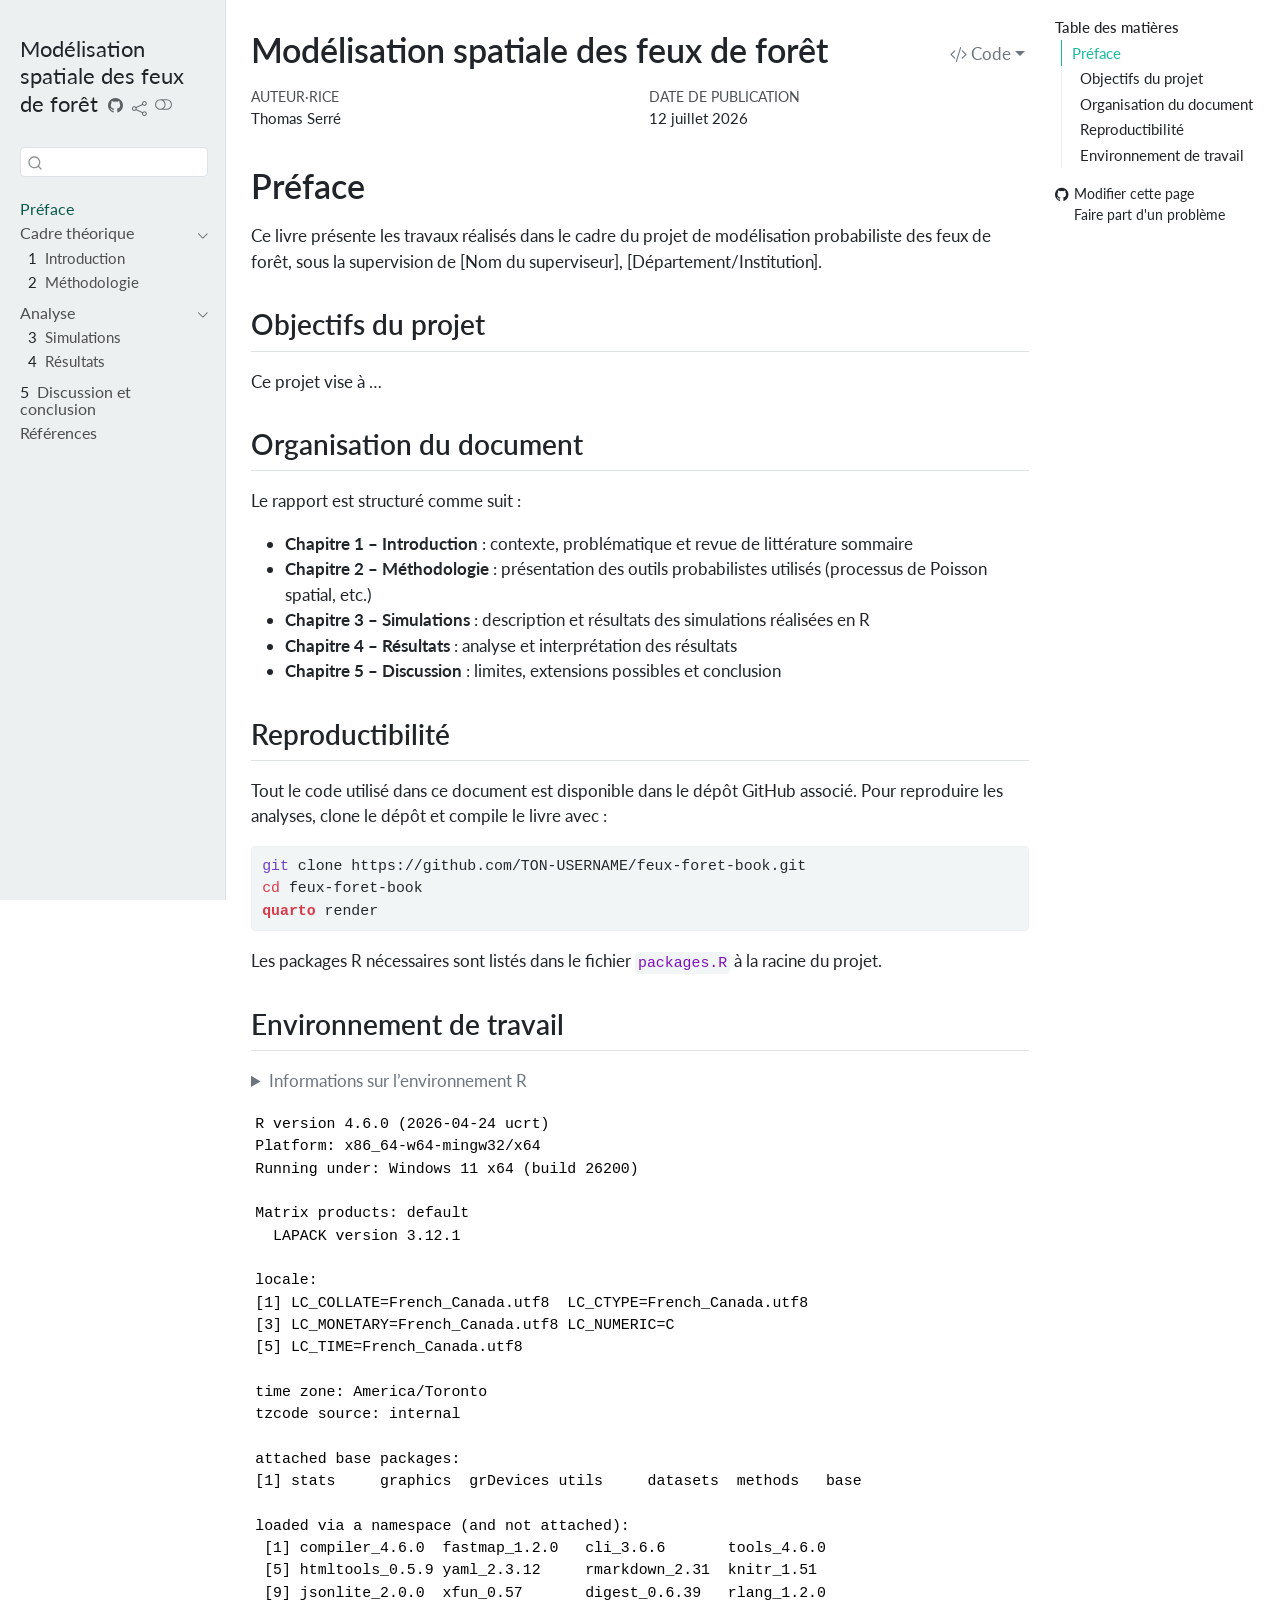
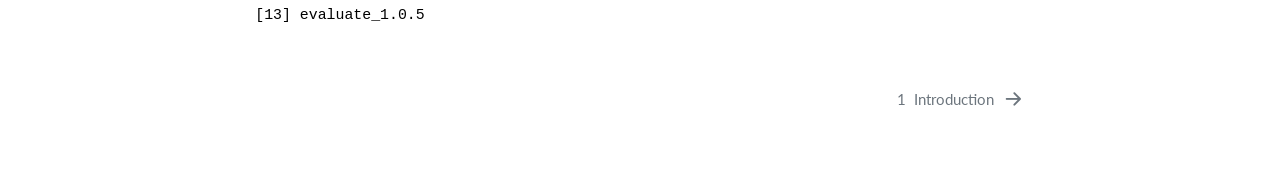
==== commit 7bb7f5c3: "images" ====
--- a/docs/index.html
+++ b/docs/index.html
@@ -439,7 +439,7 @@
     <div>
     <div class="quarto-title-meta-heading">Date de publication</div>
     <div class="quarto-title-meta-contents">
-      <p class="date">9 juillet 2026</p>
+      <p class="date">12 juillet 2026</p>
     </div>
   </div>
   
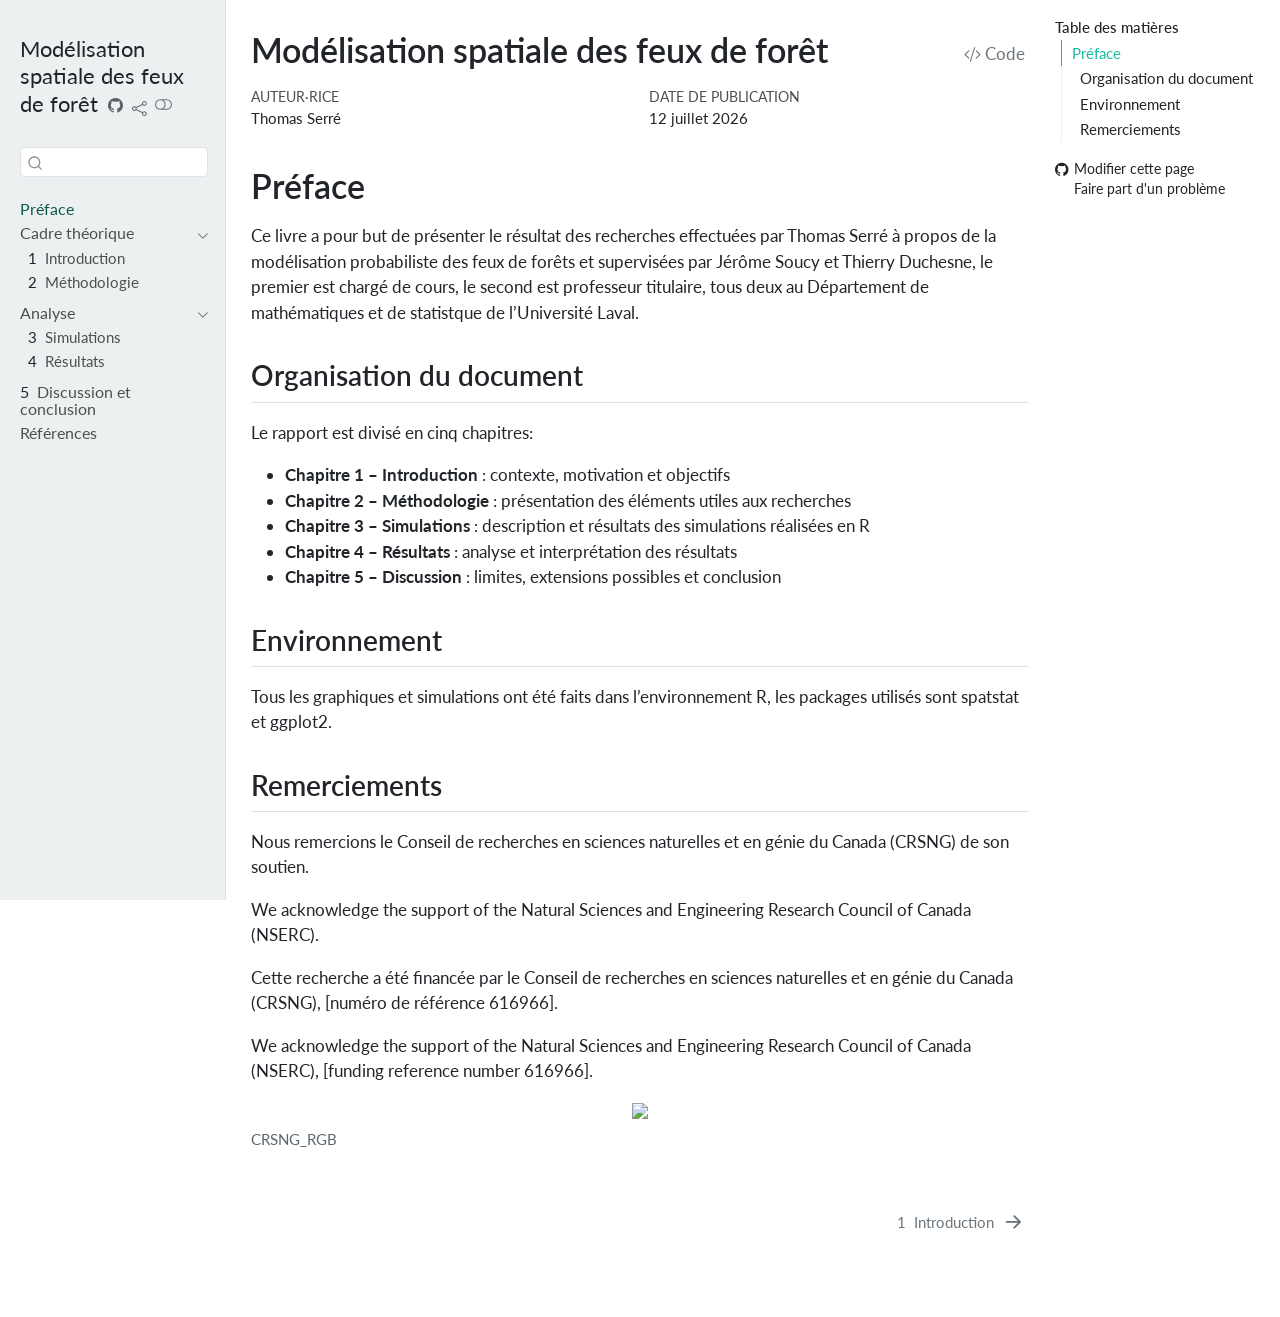
==== commit 6531b92e: "ajout image" ====
--- a/docs/index.html
+++ b/docs/index.html
@@ -408,10 +408,9 @@
   <ul>
   <li><a href="#préface" id="toc-préface" class="nav-link active" data-scroll-target="#préface">Préface</a>
   <ul class="collapse">
-  <li><a href="#objectifs-du-projet" id="toc-objectifs-du-projet" class="nav-link" data-scroll-target="#objectifs-du-projet">Objectifs du projet</a></li>
   <li><a href="#organisation-du-document" id="toc-organisation-du-document" class="nav-link" data-scroll-target="#organisation-du-document">Organisation du document</a></li>
-  <li><a href="#reproductibilité" id="toc-reproductibilité" class="nav-link" data-scroll-target="#reproductibilité">Reproductibilité</a></li>
-  <li><a href="#environnement-de-travail" id="toc-environnement-de-travail" class="nav-link" data-scroll-target="#environnement-de-travail">Environnement de travail</a></li>
+  <li><a href="#environnement" id="toc-environnement" class="nav-link" data-scroll-target="#environnement">Environnement</a></li>
+  <li><a href="#remerciements" id="toc-remerciements" class="nav-link" data-scroll-target="#remerciements">Remerciements</a></li>
   </ul></li>
   </ul>
 <div class="toc-actions"><ul><li><a href="https://github.com/edit/main/index.qmd" class="toc-action"><i class="bi bi-github"></i>Modifier cette page</a></li><li><a href="https://github.com/issues/new" class="toc-action"><i class="bi empty"></i>Faire part d'un problème</a></li></ul></div></nav>
@@ -422,7 +421,7 @@
 
 <header id="title-block-header" class="quarto-title-block default">
 <div class="quarto-title">
-<div class="quarto-title-block"><div><h1 class="title">Modélisation spatiale des feux de forêt</h1><button type="button" class="btn code-tools-button dropdown-toggle" id="quarto-code-tools-menu" data-bs-toggle="dropdown" aria-expanded="false"><i class="bi"></i> Code</button><ul class="dropdown-menu dropdown-menu-end" aria-labelelledby="quarto-code-tools-menu"><li><a id="quarto-show-all-code" class="dropdown-item" href="javascript:void(0)" role="button">Montrer tout le code</a></li><li><a id="quarto-hide-all-code" class="dropdown-item" href="javascript:void(0)" role="button">Cacher tout le code</a></li><li><hr class="dropdown-divider"></li><li><a id="quarto-view-source" class="dropdown-item" href="javascript:void(0)" role="button">Voir les sources</a></li></ul></div></div>
+<div class="quarto-title-block"><div><h1 class="title">Modélisation spatiale des feux de forêt</h1><button type="button" class="btn code-tools-button" id="quarto-code-tools-source"><i class="bi"></i> Code</button></div></div>
 </div>
 
 
@@ -453,63 +452,33 @@
 
 <section id="préface" class="level1 unnumbered">
 <h1 class="unnumbered">Préface</h1>
-<p>Ce livre présente les travaux réalisés dans le cadre du projet de modélisation probabiliste des feux de forêt, sous la supervision de [Nom du superviseur], [Département/Institution].</p>
-<section id="objectifs-du-projet" class="level2">
-<h2 class="anchored" data-anchor-id="objectifs-du-projet">Objectifs du projet</h2>
-<!-- Décris brièvement ce que tu cherches à modéliser et pourquoi -->
-<p>Ce projet vise à …</p>
-</section>
+<p>Ce livre a pour but de présenter le résultat des recherches effectuées par Thomas Serré à propos de la modélisation probabiliste des feux de forêts et supervisées par Jérôme Soucy et Thierry Duchesne, le premier est chargé de cours, le second est professeur titulaire, tous deux au Département de mathématiques et de statistque de l’Université Laval.</p>
 <section id="organisation-du-document" class="level2">
 <h2 class="anchored" data-anchor-id="organisation-du-document">Organisation du document</h2>
-<p>Le rapport est structuré comme suit :</p>
+<p>Le rapport est divisé en cinq chapitres:</p>
 <ul>
-<li><strong>Chapitre 1 – Introduction</strong> : contexte, problématique et revue de littérature sommaire</li>
-<li><strong>Chapitre 2 – Méthodologie</strong> : présentation des outils probabilistes utilisés (processus de Poisson spatial, etc.)</li>
+<li><strong>Chapitre 1 – Introduction</strong> : contexte, motivation et objectifs</li>
+<li><strong>Chapitre 2 – Méthodologie</strong> : présentation des éléments utiles aux recherches</li>
 <li><strong>Chapitre 3 – Simulations</strong> : description et résultats des simulations réalisées en R</li>
 <li><strong>Chapitre 4 – Résultats</strong> : analyse et interprétation des résultats</li>
 <li><strong>Chapitre 5 – Discussion</strong> : limites, extensions possibles et conclusion</li>
 </ul>
 </section>
-<section id="reproductibilité" class="level2">
-<h2 class="anchored" data-anchor-id="reproductibilité">Reproductibilité</h2>
-<p>Tout le code utilisé dans ce document est disponible dans le dépôt GitHub associé. Pour reproduire les analyses, clone le dépôt et compile le livre avec :</p>
-<div class="code-copy-outer-scaffold"><div class="sourceCode" id="cb1"><pre class="sourceCode bash code-with-copy"><code class="sourceCode bash"><span id="cb1-1"><a href="#cb1-1" aria-hidden="true" tabindex="-1"></a><span class="fu">git</span> clone https://github.com/TON-USERNAME/feux-foret-book.git</span>
-<span id="cb1-2"><a href="#cb1-2" aria-hidden="true" tabindex="-1"></a><span class="bu">cd</span> feux-foret-book</span>
-<span id="cb1-3"><a href="#cb1-3" aria-hidden="true" tabindex="-1"></a><span class="ex">quarto</span> render</span></code></pre></div><button title="Copier vers le presse-papier" class="code-copy-button"><i class="bi"></i></button></div>
-<p>Les packages R nécessaires sont listés dans le fichier <code>packages.R</code> à la racine du projet.</p>
+<section id="environnement" class="level2">
+<h2 class="anchored" data-anchor-id="environnement">Environnement</h2>
+<p>Tous les graphiques et simulations ont été faits dans l’environnement R, les packages utilisés sont spatstat et ggplot2.</p>
 </section>
-<section id="environnement-de-travail" class="level2">
-<h2 class="anchored" data-anchor-id="environnement-de-travail">Environnement de travail</h2>
-<div class="cell">
-<details class="code-fold">
-<summary>Informations sur l’environnement R</summary>
-<div class="code-copy-outer-scaffold"><div class="sourceCode cell-code" id="cb2"><pre class="sourceCode r code-with-copy"><code class="sourceCode r"><span id="cb2-1"><a href="#cb2-1" aria-hidden="true" tabindex="-1"></a><span class="fu">sessionInfo</span>()</span></code></pre></div><button title="Copier vers le presse-papier" class="code-copy-button"><i class="bi"></i></button></div>
-</details>
-<div class="cell-output cell-output-stdout">
-<pre><code>R version 4.6.0 (2026-04-24 ucrt)
-Platform: x86_64-w64-mingw32/x64
-Running under: Windows 11 x64 (build 26200)
-
-Matrix products: default
-  LAPACK version 3.12.1
-
-locale:
-[1] LC_COLLATE=French_Canada.utf8  LC_CTYPE=French_Canada.utf8   
-[3] LC_MONETARY=French_Canada.utf8 LC_NUMERIC=C                  
-[5] LC_TIME=French_Canada.utf8    
-
-time zone: America/Toronto
-tzcode source: internal
-
-attached base packages:
-[1] stats     graphics  grDevices utils     datasets  methods   base     
-
-loaded via a namespace (and not attached):
- [1] compiler_4.6.0  fastmap_1.2.0   cli_3.6.6       tools_4.6.0    
- [5] htmltools_0.5.9 yaml_2.3.12     rmarkdown_2.31  knitr_1.51     
- [9] jsonlite_2.0.0  xfun_0.57       digest_0.6.39   rlang_1.2.0    
-[13] evaluate_1.0.5 </code></pre>
-</div>
+<section id="remerciements" class="level2">
+<h2 class="anchored" data-anchor-id="remerciements">Remerciements</h2>
+<p>Nous remercions le Conseil de recherches en sciences naturelles et en génie du Canada (CRSNG) de son soutien.</p>
+<p>We acknowledge the support of the Natural Sciences and Engineering Research Council of Canada (NSERC).</p>
+<p>Cette recherche a été financée par le Conseil de recherches en sciences naturelles et en génie du Canada (CRSNG), [numéro de référence 616966].</p>
+<p>We acknowledge the support of the Natural Sciences and Engineering Research Council of Canada (NSERC), [funding reference number 616966].</p>
+<div class="quarto-figure quarto-figure-center">
+<figure class="figure">
+<p><img src="C:/École/E26/STT-4700/CRSNG_NUME╠üRIQUE/png/CRSNG_RGB.png" class="img-fluid figure-img"></p>
+<figcaption>CRSNG_RGB</figcaption>
+</figure>
 </div>
 
 
@@ -992,48 +961,37 @@
       </a>
   </div>
 </nav><div class="modal fade" id="quarto-embedded-source-code-modal" tabindex="-1" aria-labelledby="quarto-embedded-source-code-modal-label" aria-hidden="true"><div class="modal-dialog modal-dialog-scrollable"><div class="modal-content"><div class="modal-header"><h5 class="modal-title" id="quarto-embedded-source-code-modal-label">Code source</h5><button class="btn-close" data-bs-dismiss="modal"></button></div><div class="modal-body"><div class="">
-<div class="code-copy-outer-scaffold"><div class="sourceCode" id="cb4" data-shortcodes="false"><pre class="sourceCode markdown code-with-copy"><code class="sourceCode markdown"><span id="cb4-1"><a href="#cb4-1" aria-hidden="true" tabindex="-1"></a><span class="fu"># Préface {.unnumbered}</span></span>
-<span id="cb4-2"><a href="#cb4-2" aria-hidden="true" tabindex="-1"></a></span>
-<span id="cb4-3"><a href="#cb4-3" aria-hidden="true" tabindex="-1"></a>Ce livre présente les travaux réalisés dans le cadre du projet de modélisation probabiliste des feux de forêt, sous la supervision de <span class="co">[</span><span class="ot">Nom du superviseur</span><span class="co">]</span>, <span class="co">[</span><span class="ot">Département/Institution</span><span class="co">]</span>.</span>
-<span id="cb4-4"><a href="#cb4-4" aria-hidden="true" tabindex="-1"></a></span>
-<span id="cb4-5"><a href="#cb4-5" aria-hidden="true" tabindex="-1"></a><span class="fu">## Objectifs du projet</span></span>
-<span id="cb4-6"><a href="#cb4-6" aria-hidden="true" tabindex="-1"></a></span>
-<span id="cb4-7"><a href="#cb4-7" aria-hidden="true" tabindex="-1"></a><span class="co">&lt;!-- Décris brièvement ce que tu cherches à modéliser et pourquoi --&gt;</span></span>
-<span id="cb4-8"><a href="#cb4-8" aria-hidden="true" tabindex="-1"></a></span>
-<span id="cb4-9"><a href="#cb4-9" aria-hidden="true" tabindex="-1"></a>Ce projet vise à ...</span>
-<span id="cb4-10"><a href="#cb4-10" aria-hidden="true" tabindex="-1"></a></span>
-<span id="cb4-11"><a href="#cb4-11" aria-hidden="true" tabindex="-1"></a><span class="fu">## Organisation du document</span></span>
-<span id="cb4-12"><a href="#cb4-12" aria-hidden="true" tabindex="-1"></a></span>
-<span id="cb4-13"><a href="#cb4-13" aria-hidden="true" tabindex="-1"></a>Le rapport est structuré comme suit :</span>
-<span id="cb4-14"><a href="#cb4-14" aria-hidden="true" tabindex="-1"></a></span>
-<span id="cb4-15"><a href="#cb4-15" aria-hidden="true" tabindex="-1"></a><span class="ss">- </span>**Chapitre 1 – Introduction** : contexte, problématique et revue de littérature sommaire</span>
-<span id="cb4-16"><a href="#cb4-16" aria-hidden="true" tabindex="-1"></a><span class="ss">- </span>**Chapitre 2 – Méthodologie** : présentation des outils probabilistes utilisés (processus de Poisson spatial, etc.)</span>
-<span id="cb4-17"><a href="#cb4-17" aria-hidden="true" tabindex="-1"></a><span class="ss">- </span>**Chapitre 3 – Simulations** : description et résultats des simulations réalisées en R</span>
-<span id="cb4-18"><a href="#cb4-18" aria-hidden="true" tabindex="-1"></a><span class="ss">- </span>**Chapitre 4 – Résultats** : analyse et interprétation des résultats</span>
-<span id="cb4-19"><a href="#cb4-19" aria-hidden="true" tabindex="-1"></a><span class="ss">- </span>**Chapitre 5 – Discussion** : limites, extensions possibles et conclusion</span>
-<span id="cb4-20"><a href="#cb4-20" aria-hidden="true" tabindex="-1"></a></span>
-<span id="cb4-21"><a href="#cb4-21" aria-hidden="true" tabindex="-1"></a><span class="fu">## Reproductibilité</span></span>
-<span id="cb4-22"><a href="#cb4-22" aria-hidden="true" tabindex="-1"></a></span>
-<span id="cb4-23"><a href="#cb4-23" aria-hidden="true" tabindex="-1"></a>Tout le code utilisé dans ce document est disponible dans le dépôt GitHub associé. Pour reproduire les analyses, clone le dépôt et compile le livre avec :</span>
-<span id="cb4-24"><a href="#cb4-24" aria-hidden="true" tabindex="-1"></a></span>
-<span id="cb4-25"><a href="#cb4-25" aria-hidden="true" tabindex="-1"></a><span class="in">```bash</span></span>
-<span id="cb4-26"><a href="#cb4-26" aria-hidden="true" tabindex="-1"></a><span class="fu">git</span> clone https://github.com/TON-USERNAME/feux-foret-book.git</span>
-<span id="cb4-27"><a href="#cb4-27" aria-hidden="true" tabindex="-1"></a><span class="bu">cd</span> feux-foret-book</span>
-<span id="cb4-28"><a href="#cb4-28" aria-hidden="true" tabindex="-1"></a><span class="ex">quarto</span> render</span>
-<span id="cb4-29"><a href="#cb4-29" aria-hidden="true" tabindex="-1"></a><span class="in">```</span></span>
-<span id="cb4-30"><a href="#cb4-30" aria-hidden="true" tabindex="-1"></a></span>
-<span id="cb4-31"><a href="#cb4-31" aria-hidden="true" tabindex="-1"></a>Les packages R nécessaires sont listés dans le fichier <span class="in">`packages.R`</span> à la racine du projet.</span>
-<span id="cb4-32"><a href="#cb4-32" aria-hidden="true" tabindex="-1"></a></span>
-<span id="cb4-33"><a href="#cb4-33" aria-hidden="true" tabindex="-1"></a><span class="fu">## Environnement de travail</span></span>
-<span id="cb4-34"><a href="#cb4-34" aria-hidden="true" tabindex="-1"></a></span>
-<span id="cb4-37"><a href="#cb4-37" aria-hidden="true" tabindex="-1"></a><span class="in">```{r}</span></span>
-<span id="cb4-38"><a href="#cb4-38" aria-hidden="true" tabindex="-1"></a><span class="co">#| label: session-info</span></span>
-<span id="cb4-39"><a href="#cb4-39" aria-hidden="true" tabindex="-1"></a><span class="co">#| code-fold: true</span></span>
-<span id="cb4-40"><a href="#cb4-40" aria-hidden="true" tabindex="-1"></a><span class="co">#| code-summary: "Informations sur l'environnement R"</span></span>
-<span id="cb4-41"><a href="#cb4-41" aria-hidden="true" tabindex="-1"></a></span>
-<span id="cb4-42"><a href="#cb4-42" aria-hidden="true" tabindex="-1"></a><span class="fu">sessionInfo</span>()</span>
-<span id="cb4-43"><a href="#cb4-43" aria-hidden="true" tabindex="-1"></a><span class="in">```</span></span>
-</code></pre></div><button title="Copier vers le presse-papier" class="code-copy-button" data-in-quarto-modal=""><i class="bi"></i></button></div>
+<div class="code-copy-outer-scaffold"><div class="sourceCode" id="cb1" data-shortcodes="false"><pre class="sourceCode markdown code-with-copy"><code class="sourceCode markdown"><span id="cb1-1"><a href="#cb1-1" aria-hidden="true" tabindex="-1"></a><span class="fu"># Préface {.unnumbered}</span></span>
+<span id="cb1-2"><a href="#cb1-2" aria-hidden="true" tabindex="-1"></a></span>
+<span id="cb1-3"><a href="#cb1-3" aria-hidden="true" tabindex="-1"></a>Ce livre a pour but de présenter le résultat des recherches effectuées par Thomas Serré à propos de la modélisation probabiliste des feux de forêts et supervisées par Jérôme Soucy et Thierry Duchesne, le premier est chargé de cours, le second est professeur titulaire, tous deux au Département de mathématiques et de statistque de l'Université Laval.</span>
+<span id="cb1-4"><a href="#cb1-4" aria-hidden="true" tabindex="-1"></a></span>
+<span id="cb1-5"><a href="#cb1-5" aria-hidden="true" tabindex="-1"></a></span>
+<span id="cb1-6"><a href="#cb1-6" aria-hidden="true" tabindex="-1"></a><span class="fu">## Organisation du document</span></span>
+<span id="cb1-7"><a href="#cb1-7" aria-hidden="true" tabindex="-1"></a></span>
+<span id="cb1-8"><a href="#cb1-8" aria-hidden="true" tabindex="-1"></a>Le rapport est divisé en cinq chapitres:</span>
+<span id="cb1-9"><a href="#cb1-9" aria-hidden="true" tabindex="-1"></a></span>
+<span id="cb1-10"><a href="#cb1-10" aria-hidden="true" tabindex="-1"></a><span class="ss">- </span>**Chapitre 1 – Introduction** : contexte, motivation et objectifs</span>
+<span id="cb1-11"><a href="#cb1-11" aria-hidden="true" tabindex="-1"></a><span class="ss">- </span>**Chapitre 2 – Méthodologie** : présentation des éléments utiles aux recherches</span>
+<span id="cb1-12"><a href="#cb1-12" aria-hidden="true" tabindex="-1"></a><span class="ss">- </span>**Chapitre 3 – Simulations** : description et résultats des simulations réalisées en R</span>
+<span id="cb1-13"><a href="#cb1-13" aria-hidden="true" tabindex="-1"></a><span class="ss">- </span>**Chapitre 4 – Résultats** : analyse et interprétation des résultats</span>
+<span id="cb1-14"><a href="#cb1-14" aria-hidden="true" tabindex="-1"></a><span class="ss">- </span>**Chapitre 5 – Discussion** : limites, extensions possibles et conclusion</span>
+<span id="cb1-15"><a href="#cb1-15" aria-hidden="true" tabindex="-1"></a></span>
+<span id="cb1-16"><a href="#cb1-16" aria-hidden="true" tabindex="-1"></a><span class="fu">## Environnement</span></span>
+<span id="cb1-17"><a href="#cb1-17" aria-hidden="true" tabindex="-1"></a></span>
+<span id="cb1-18"><a href="#cb1-18" aria-hidden="true" tabindex="-1"></a>Tous les graphiques et simulations ont été faits dans l'environnement R, les packages utilisés sont spatstat et ggplot2.</span>
+<span id="cb1-19"><a href="#cb1-19" aria-hidden="true" tabindex="-1"></a></span>
+<span id="cb1-20"><a href="#cb1-20" aria-hidden="true" tabindex="-1"></a><span class="fu">## Remerciements</span></span>
+<span id="cb1-21"><a href="#cb1-21" aria-hidden="true" tabindex="-1"></a></span>
+<span id="cb1-22"><a href="#cb1-22" aria-hidden="true" tabindex="-1"></a>Nous remercions le Conseil de recherches en sciences naturelles et en génie du Canada (CRSNG) de son soutien.</span>
+<span id="cb1-23"><a href="#cb1-23" aria-hidden="true" tabindex="-1"></a></span>
+<span id="cb1-24"><a href="#cb1-24" aria-hidden="true" tabindex="-1"></a>We acknowledge the support of the Natural Sciences and Engineering Research Council of Canada (NSERC).</span>
+<span id="cb1-25"><a href="#cb1-25" aria-hidden="true" tabindex="-1"></a></span>
+<span id="cb1-26"><a href="#cb1-26" aria-hidden="true" tabindex="-1"></a></span>
+<span id="cb1-27"><a href="#cb1-27" aria-hidden="true" tabindex="-1"></a>Cette recherche a été financée par le Conseil de recherches en sciences naturelles et en génie du Canada (CRSNG), <span class="co">[</span><span class="ot">numéro de référence 616966</span><span class="co">]</span>.</span>
+<span id="cb1-28"><a href="#cb1-28" aria-hidden="true" tabindex="-1"></a></span>
+<span id="cb1-29"><a href="#cb1-29" aria-hidden="true" tabindex="-1"></a>We acknowledge the support of the Natural Sciences and Engineering Research Council of Canada (NSERC), <span class="co">[</span><span class="ot">funding reference number 616966</span><span class="co">]</span>.</span>
+<span id="cb1-30"><a href="#cb1-30" aria-hidden="true" tabindex="-1"></a></span>
+<span id="cb1-31"><a href="#cb1-31" aria-hidden="true" tabindex="-1"></a><span class="al">![CRSNG_RGB](C:/École/E26/STT-4700/CRSNG_NUME╠üRIQUE/png/CRSNG_RGB.png)</span></span></code></pre></div><button title="Copier vers le presse-papier" class="code-copy-button" data-in-quarto-modal=""><i class="bi"></i></button></div>
 </div></div></div></div></div>
 </div> <!-- /content -->
 
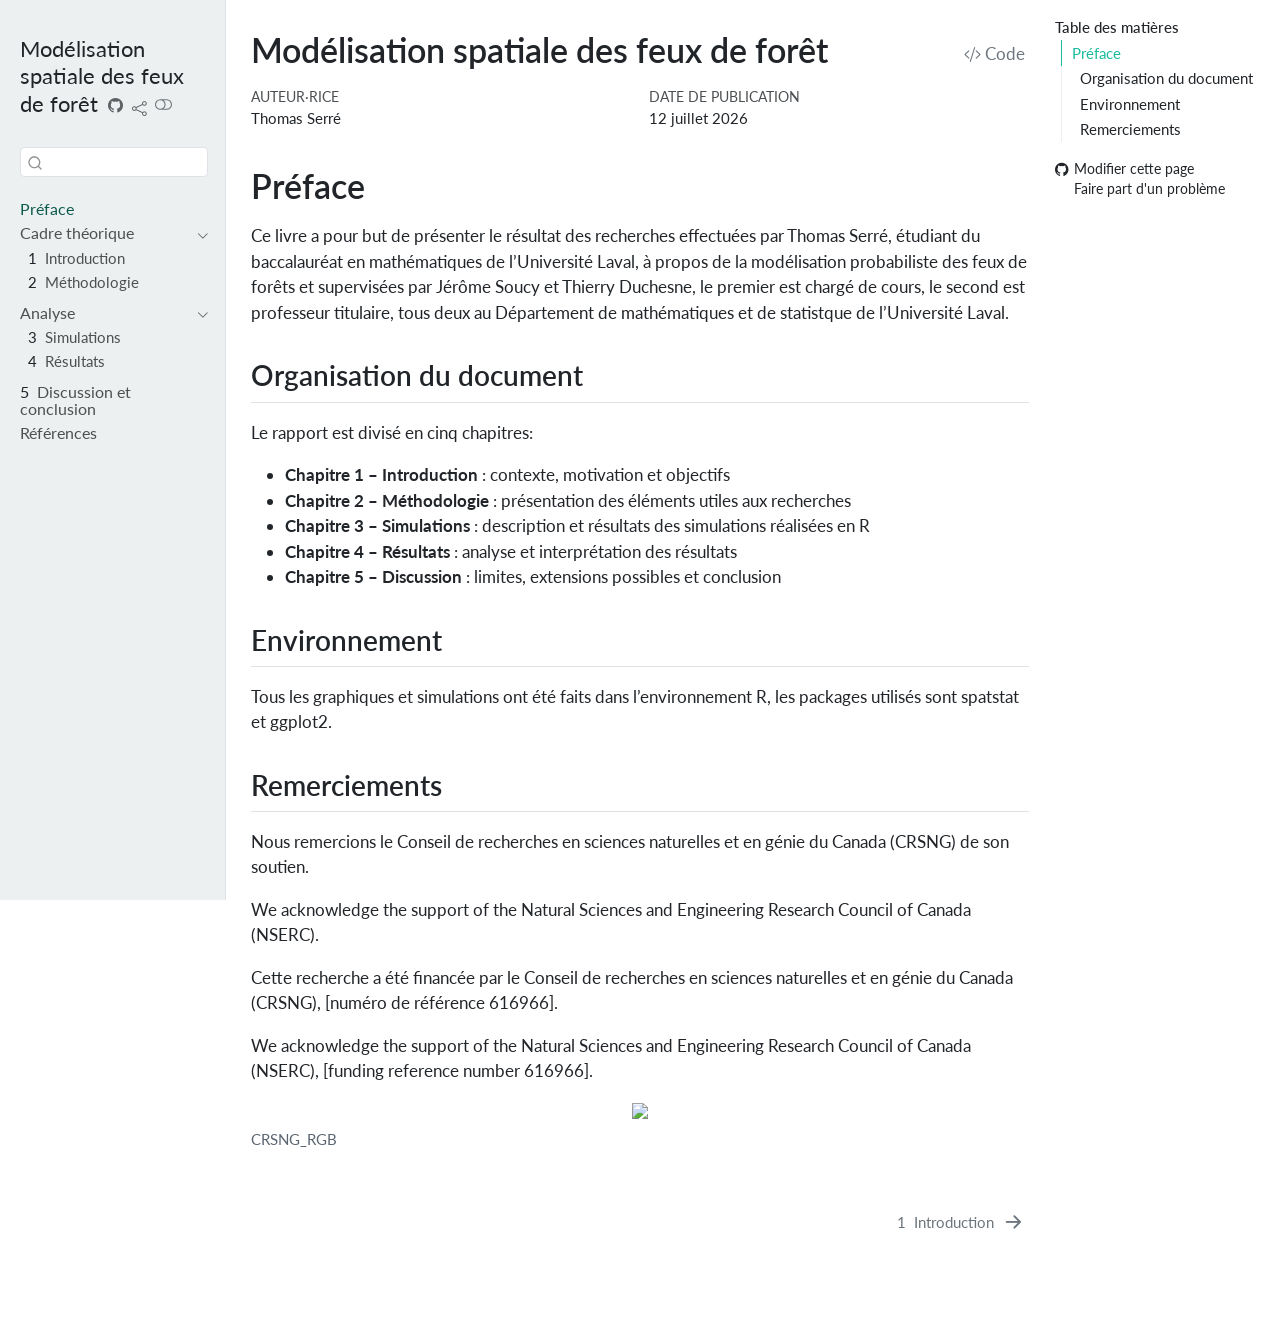
==== commit c9245a04: "nujnei" ====
--- a/docs/index.html
+++ b/docs/index.html
@@ -452,7 +452,7 @@
 
 <section id="préface" class="level1 unnumbered">
 <h1 class="unnumbered">Préface</h1>
-<p>Ce livre a pour but de présenter le résultat des recherches effectuées par Thomas Serré à propos de la modélisation probabiliste des feux de forêts et supervisées par Jérôme Soucy et Thierry Duchesne, le premier est chargé de cours, le second est professeur titulaire, tous deux au Département de mathématiques et de statistque de l’Université Laval.</p>
+<p>Ce livre a pour but de présenter le résultat des recherches effectuées par Thomas Serré, étudiant du baccalauréat en mathématiques de l’Université Laval, à propos de la modélisation probabiliste des feux de forêts et supervisées par Jérôme Soucy et Thierry Duchesne, le premier est chargé de cours, le second est professeur titulaire, tous deux au Département de mathématiques et de statistque de l’Université Laval.</p>
 <section id="organisation-du-document" class="level2">
 <h2 class="anchored" data-anchor-id="organisation-du-document">Organisation du document</h2>
 <p>Le rapport est divisé en cinq chapitres:</p>
@@ -476,7 +476,7 @@
 <p>We acknowledge the support of the Natural Sciences and Engineering Research Council of Canada (NSERC), [funding reference number 616966].</p>
 <div class="quarto-figure quarto-figure-center">
 <figure class="figure">
-<p><img src="C:/École/E26/STT-4700/CRSNG_NUME╠üRIQUE/png/CRSNG_RGB.png" class="img-fluid figure-img"></p>
+<p><img src="feux-foret-book/index_files/figure-html/CRSNG_RGB.png" class="img-fluid figure-img"></p>
 <figcaption>CRSNG_RGB</figcaption>
 </figure>
 </div>
@@ -963,7 +963,7 @@
 </nav><div class="modal fade" id="quarto-embedded-source-code-modal" tabindex="-1" aria-labelledby="quarto-embedded-source-code-modal-label" aria-hidden="true"><div class="modal-dialog modal-dialog-scrollable"><div class="modal-content"><div class="modal-header"><h5 class="modal-title" id="quarto-embedded-source-code-modal-label">Code source</h5><button class="btn-close" data-bs-dismiss="modal"></button></div><div class="modal-body"><div class="">
 <div class="code-copy-outer-scaffold"><div class="sourceCode" id="cb1" data-shortcodes="false"><pre class="sourceCode markdown code-with-copy"><code class="sourceCode markdown"><span id="cb1-1"><a href="#cb1-1" aria-hidden="true" tabindex="-1"></a><span class="fu"># Préface {.unnumbered}</span></span>
 <span id="cb1-2"><a href="#cb1-2" aria-hidden="true" tabindex="-1"></a></span>
-<span id="cb1-3"><a href="#cb1-3" aria-hidden="true" tabindex="-1"></a>Ce livre a pour but de présenter le résultat des recherches effectuées par Thomas Serré à propos de la modélisation probabiliste des feux de forêts et supervisées par Jérôme Soucy et Thierry Duchesne, le premier est chargé de cours, le second est professeur titulaire, tous deux au Département de mathématiques et de statistque de l'Université Laval.</span>
+<span id="cb1-3"><a href="#cb1-3" aria-hidden="true" tabindex="-1"></a>Ce livre a pour but de présenter le résultat des recherches effectuées par Thomas Serré, étudiant du baccalauréat en mathématiques de l'Université Laval, à propos de la modélisation probabiliste des feux de forêts et supervisées par Jérôme Soucy et Thierry Duchesne, le premier est chargé de cours, le second est professeur titulaire, tous deux au Département de mathématiques et de statistque de l'Université Laval.</span>
 <span id="cb1-4"><a href="#cb1-4" aria-hidden="true" tabindex="-1"></a></span>
 <span id="cb1-5"><a href="#cb1-5" aria-hidden="true" tabindex="-1"></a></span>
 <span id="cb1-6"><a href="#cb1-6" aria-hidden="true" tabindex="-1"></a><span class="fu">## Organisation du document</span></span>
@@ -991,7 +991,7 @@
 <span id="cb1-28"><a href="#cb1-28" aria-hidden="true" tabindex="-1"></a></span>
 <span id="cb1-29"><a href="#cb1-29" aria-hidden="true" tabindex="-1"></a>We acknowledge the support of the Natural Sciences and Engineering Research Council of Canada (NSERC), <span class="co">[</span><span class="ot">funding reference number 616966</span><span class="co">]</span>.</span>
 <span id="cb1-30"><a href="#cb1-30" aria-hidden="true" tabindex="-1"></a></span>
-<span id="cb1-31"><a href="#cb1-31" aria-hidden="true" tabindex="-1"></a><span class="al">![CRSNG_RGB](C:/École/E26/STT-4700/CRSNG_NUME╠üRIQUE/png/CRSNG_RGB.png)</span></span></code></pre></div><button title="Copier vers le presse-papier" class="code-copy-button" data-in-quarto-modal=""><i class="bi"></i></button></div>
+<span id="cb1-31"><a href="#cb1-31" aria-hidden="true" tabindex="-1"></a><span class="al">![CRSNG_RGB](feux-foret-book/index_files/figure-html/CRSNG_RGB.png)</span></span></code></pre></div><button title="Copier vers le presse-papier" class="code-copy-button" data-in-quarto-modal=""><i class="bi"></i></button></div>
 </div></div></div></div></div>
 </div> <!-- /content -->
 
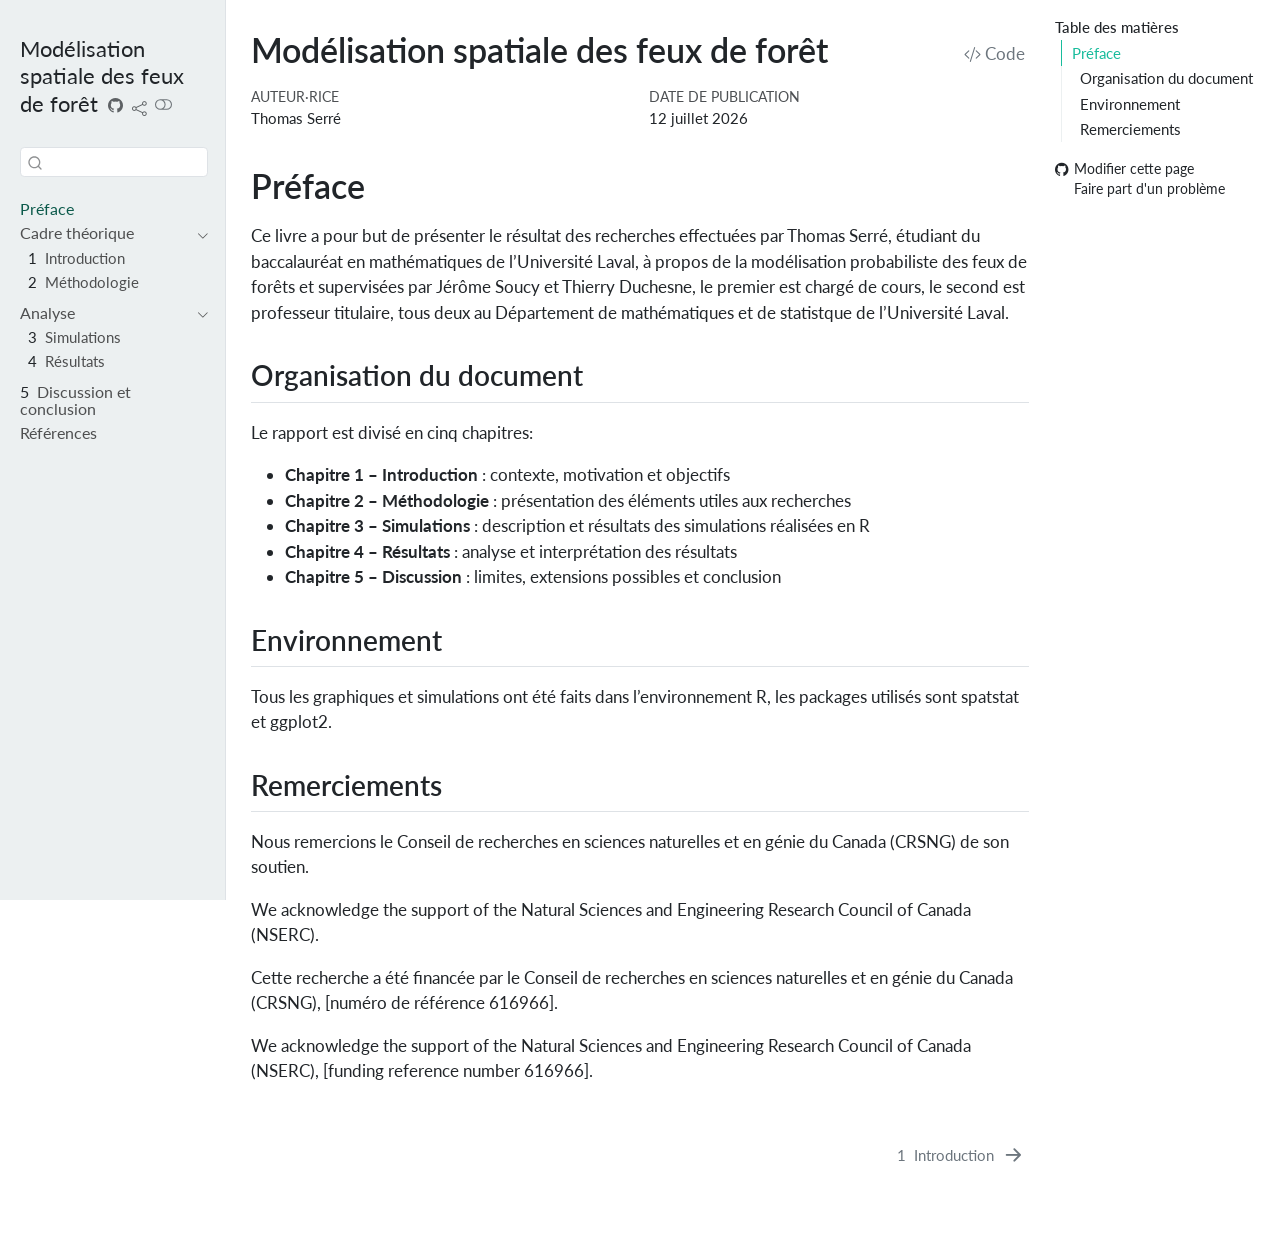
==== commit d4b635be: "ajout images" ====
--- a/docs/index.html
+++ b/docs/index.html
@@ -474,12 +474,6 @@
 <p>We acknowledge the support of the Natural Sciences and Engineering Research Council of Canada (NSERC).</p>
 <p>Cette recherche a été financée par le Conseil de recherches en sciences naturelles et en génie du Canada (CRSNG), [numéro de référence 616966].</p>
 <p>We acknowledge the support of the Natural Sciences and Engineering Research Council of Canada (NSERC), [funding reference number 616966].</p>
-<div class="quarto-figure quarto-figure-center">
-<figure class="figure">
-<p><img src="feux-foret-book/index_files/figure-html/CRSNG_RGB.png" class="img-fluid figure-img"></p>
-<figcaption>CRSNG_RGB</figcaption>
-</figure>
-</div>
 
 
 <!-- -->
@@ -989,9 +983,7 @@
 <span id="cb1-26"><a href="#cb1-26" aria-hidden="true" tabindex="-1"></a></span>
 <span id="cb1-27"><a href="#cb1-27" aria-hidden="true" tabindex="-1"></a>Cette recherche a été financée par le Conseil de recherches en sciences naturelles et en génie du Canada (CRSNG), <span class="co">[</span><span class="ot">numéro de référence 616966</span><span class="co">]</span>.</span>
 <span id="cb1-28"><a href="#cb1-28" aria-hidden="true" tabindex="-1"></a></span>
-<span id="cb1-29"><a href="#cb1-29" aria-hidden="true" tabindex="-1"></a>We acknowledge the support of the Natural Sciences and Engineering Research Council of Canada (NSERC), <span class="co">[</span><span class="ot">funding reference number 616966</span><span class="co">]</span>.</span>
-<span id="cb1-30"><a href="#cb1-30" aria-hidden="true" tabindex="-1"></a></span>
-<span id="cb1-31"><a href="#cb1-31" aria-hidden="true" tabindex="-1"></a><span class="al">![CRSNG_RGB](feux-foret-book/index_files/figure-html/CRSNG_RGB.png)</span></span></code></pre></div><button title="Copier vers le presse-papier" class="code-copy-button" data-in-quarto-modal=""><i class="bi"></i></button></div>
+<span id="cb1-29"><a href="#cb1-29" aria-hidden="true" tabindex="-1"></a>We acknowledge the support of the Natural Sciences and Engineering Research Council of Canada (NSERC), <span class="co">[</span><span class="ot">funding reference number 616966</span><span class="co">]</span>.</span></code></pre></div><button title="Copier vers le presse-papier" class="code-copy-button" data-in-quarto-modal=""><i class="bi"></i></button></div>
 </div></div></div></div></div>
 </div> <!-- /content -->
 
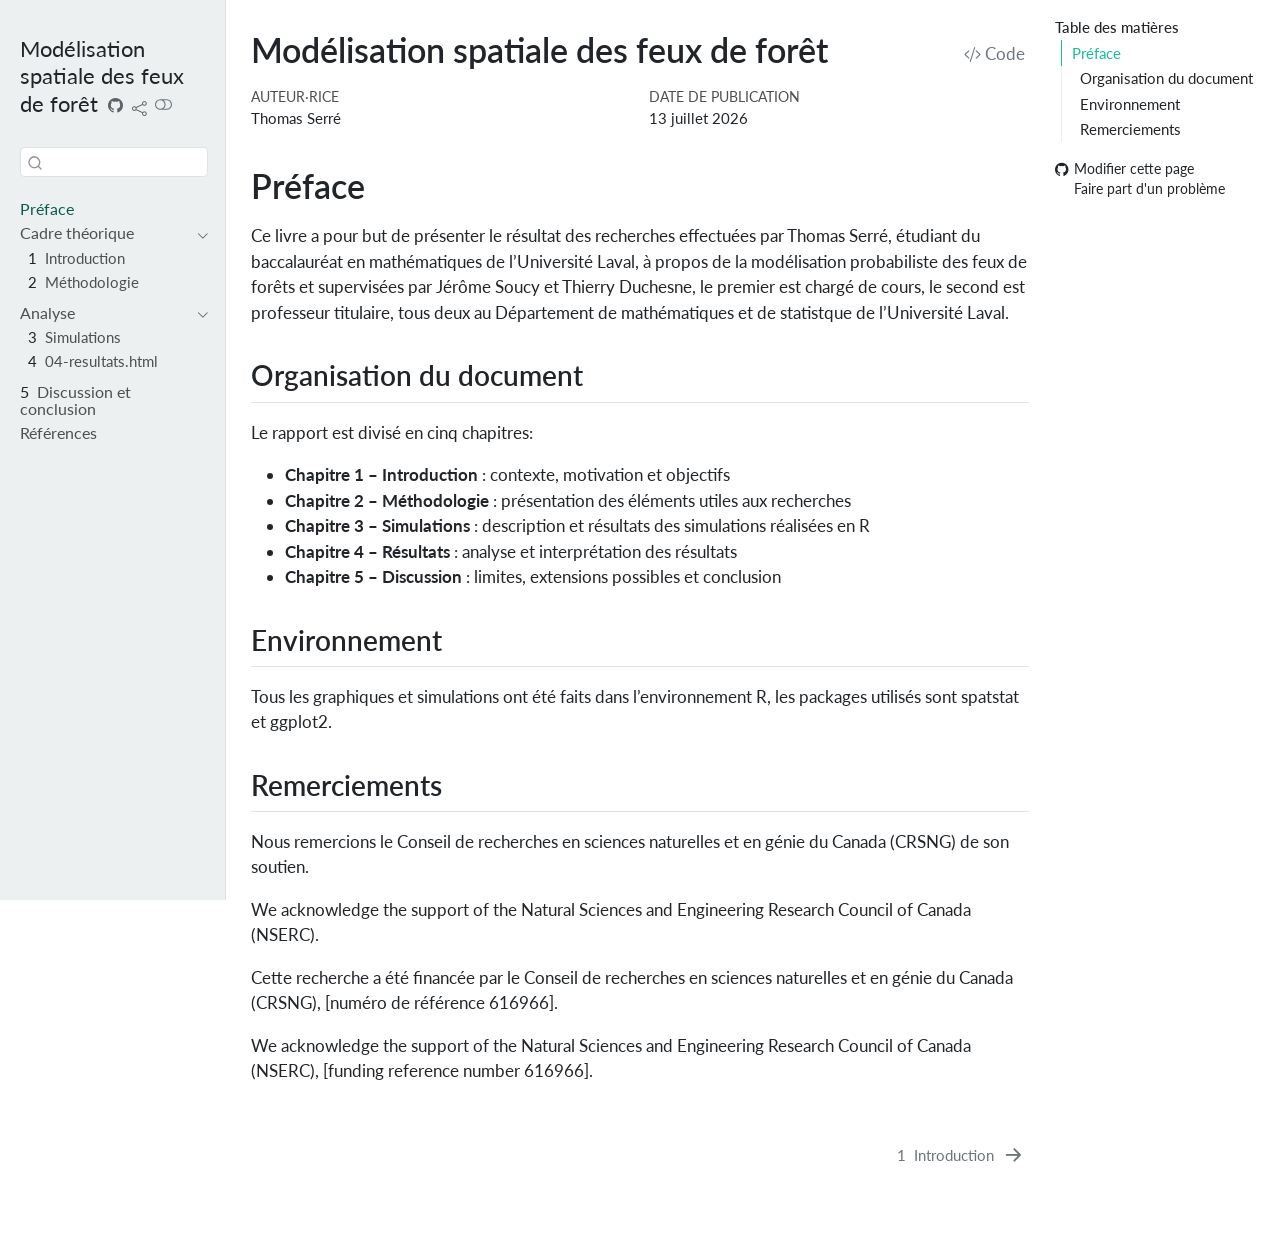
==== commit f08f1835: "ajout de placotage" ====
--- a/docs/index.html
+++ b/docs/index.html
@@ -379,7 +379,7 @@
           <li class="sidebar-item">
   <div class="sidebar-item-container"> 
   <a href="./04-resultats.html" class="sidebar-item-text sidebar-link">
- <span class="menu-text"><span class="chapter-number">4</span>&nbsp; <span class="chapter-title">Résultats</span></span></a>
+ <span class="menu-text"><span class="chapter-number">4</span>&nbsp; <span class="chapter-title">04-resultats.html</span></span></a>
   </div>
 </li>
       </ul>
@@ -438,7 +438,7 @@
     <div>
     <div class="quarto-title-meta-heading">Date de publication</div>
     <div class="quarto-title-meta-contents">
-      <p class="date">12 juillet 2026</p>
+      <p class="date">13 juillet 2026</p>
     </div>
   </div>
   
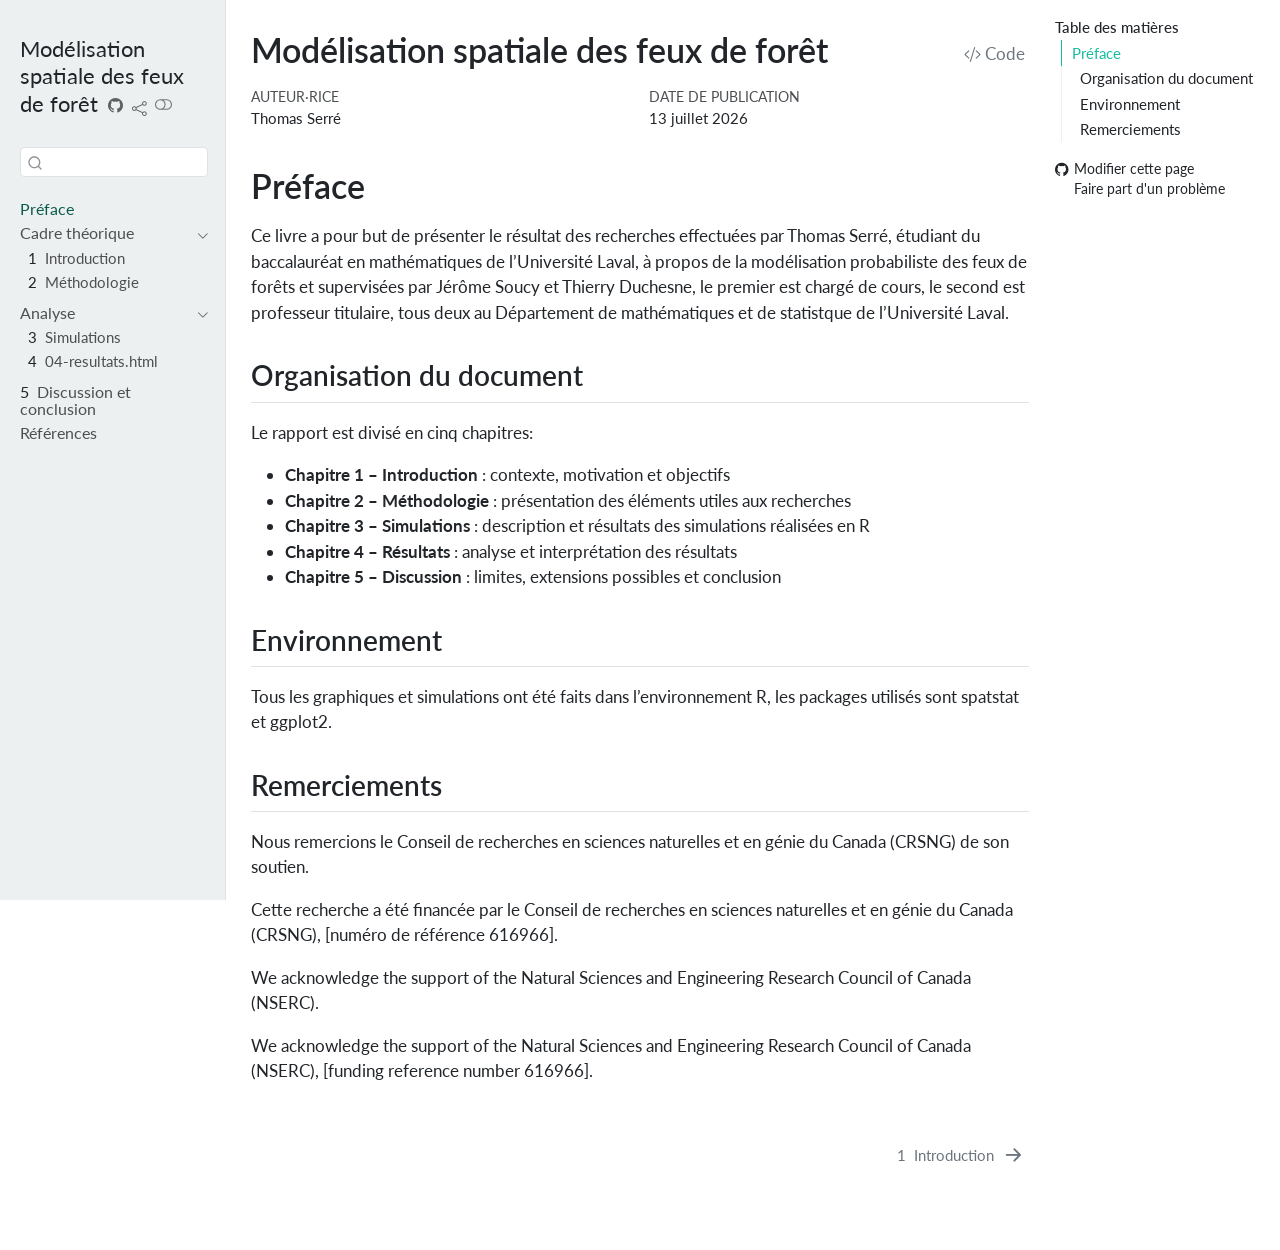
==== commit 4aeb20c4: "refrefref" ====
--- a/docs/index.html
+++ b/docs/index.html
@@ -471,8 +471,8 @@
 <section id="remerciements" class="level2">
 <h2 class="anchored" data-anchor-id="remerciements">Remerciements</h2>
 <p>Nous remercions le Conseil de recherches en sciences naturelles et en génie du Canada (CRSNG) de son soutien.</p>
+<p>Cette recherche a été financée par le Conseil de recherches en sciences naturelles et en génie du Canada (CRSNG), [numéro de référence 616966].</p>
 <p>We acknowledge the support of the Natural Sciences and Engineering Research Council of Canada (NSERC).</p>
-<p>Cette recherche a été financée par le Conseil de recherches en sciences naturelles et en génie du Canada (CRSNG), [numéro de référence 616966].</p>
 <p>We acknowledge the support of the Natural Sciences and Engineering Research Council of Canada (NSERC), [funding reference number 616966].</p>
 
 
@@ -978,12 +978,11 @@
 <span id="cb1-21"><a href="#cb1-21" aria-hidden="true" tabindex="-1"></a></span>
 <span id="cb1-22"><a href="#cb1-22" aria-hidden="true" tabindex="-1"></a>Nous remercions le Conseil de recherches en sciences naturelles et en génie du Canada (CRSNG) de son soutien.</span>
 <span id="cb1-23"><a href="#cb1-23" aria-hidden="true" tabindex="-1"></a></span>
-<span id="cb1-24"><a href="#cb1-24" aria-hidden="true" tabindex="-1"></a>We acknowledge the support of the Natural Sciences and Engineering Research Council of Canada (NSERC).</span>
+<span id="cb1-24"><a href="#cb1-24" aria-hidden="true" tabindex="-1"></a>Cette recherche a été financée par le Conseil de recherches en sciences naturelles et en génie du Canada (CRSNG), <span class="co">[</span><span class="ot">numéro de référence 616966</span><span class="co">]</span>.</span>
 <span id="cb1-25"><a href="#cb1-25" aria-hidden="true" tabindex="-1"></a></span>
-<span id="cb1-26"><a href="#cb1-26" aria-hidden="true" tabindex="-1"></a></span>
-<span id="cb1-27"><a href="#cb1-27" aria-hidden="true" tabindex="-1"></a>Cette recherche a été financée par le Conseil de recherches en sciences naturelles et en génie du Canada (CRSNG), <span class="co">[</span><span class="ot">numéro de référence 616966</span><span class="co">]</span>.</span>
-<span id="cb1-28"><a href="#cb1-28" aria-hidden="true" tabindex="-1"></a></span>
-<span id="cb1-29"><a href="#cb1-29" aria-hidden="true" tabindex="-1"></a>We acknowledge the support of the Natural Sciences and Engineering Research Council of Canada (NSERC), <span class="co">[</span><span class="ot">funding reference number 616966</span><span class="co">]</span>.</span></code></pre></div><button title="Copier vers le presse-papier" class="code-copy-button" data-in-quarto-modal=""><i class="bi"></i></button></div>
+<span id="cb1-26"><a href="#cb1-26" aria-hidden="true" tabindex="-1"></a>We acknowledge the support of the Natural Sciences and Engineering Research Council of Canada (NSERC).</span>
+<span id="cb1-27"><a href="#cb1-27" aria-hidden="true" tabindex="-1"></a></span>
+<span id="cb1-28"><a href="#cb1-28" aria-hidden="true" tabindex="-1"></a>We acknowledge the support of the Natural Sciences and Engineering Research Council of Canada (NSERC), <span class="co">[</span><span class="ot">funding reference number 616966</span><span class="co">]</span>.</span></code></pre></div><button title="Copier vers le presse-papier" class="code-copy-button" data-in-quarto-modal=""><i class="bi"></i></button></div>
 </div></div></div></div></div>
 </div> <!-- /content -->
 
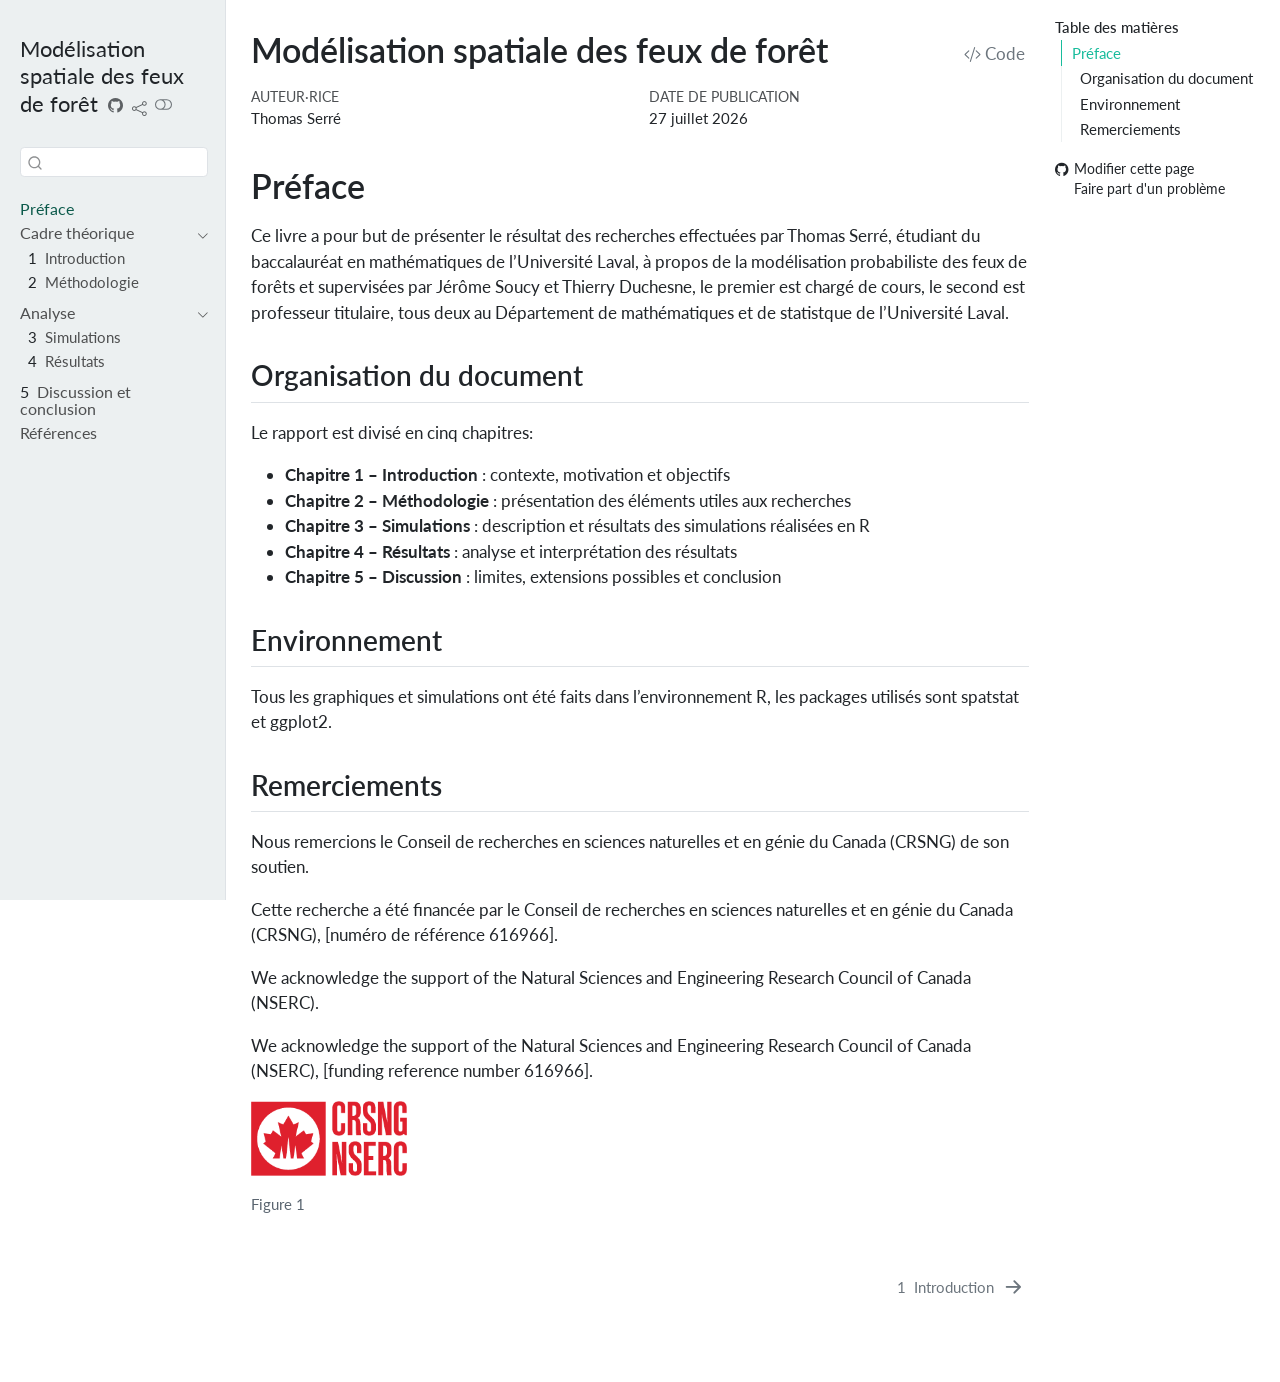
==== commit 1115c780: "ajout lettres?" ====
--- a/docs/index.html
+++ b/docs/index.html
@@ -379,7 +379,7 @@
           <li class="sidebar-item">
   <div class="sidebar-item-container"> 
   <a href="./04-resultats.html" class="sidebar-item-text sidebar-link">
- <span class="menu-text"><span class="chapter-number">4</span>&nbsp; <span class="chapter-title">04-resultats.html</span></span></a>
+ <span class="menu-text"><span class="chapter-number">4</span>&nbsp; <span class="chapter-title">Résultats</span></span></a>
   </div>
 </li>
       </ul>
@@ -438,7 +438,7 @@
     <div>
     <div class="quarto-title-meta-heading">Date de publication</div>
     <div class="quarto-title-meta-contents">
-      <p class="date">13 juillet 2026</p>
+      <p class="date">27 juillet 2026</p>
     </div>
   </div>
   
@@ -474,6 +474,16 @@
 <p>Cette recherche a été financée par le Conseil de recherches en sciences naturelles et en génie du Canada (CRSNG), [numéro de référence 616966].</p>
 <p>We acknowledge the support of the Natural Sciences and Engineering Research Council of Canada (NSERC).</p>
 <p>We acknowledge the support of the Natural Sciences and Engineering Research Council of Canada (NSERC), [funding reference number 616966].</p>
+<div id="fig-crsng" class="quarto-float quarto-figure quarto-figure-left anchored" width="20%" data-fig-align="left">
+<figure class="quarto-float quarto-float-fig figure">
+<div aria-describedby="fig-crsng-caption-0ceaefa1-69ba-4598-a22c-09a6ac19f8ca">
+<img src="images/CRSNG_RGB.png" id="fig-crsng" class="img-fluid quarto-figure quarto-figure-left anchored figure-img" style="width:20.0%">
+</div>
+<figcaption class="quarto-float-caption-bottom quarto-float-caption quarto-float-fig quarto-uncaptioned" id="fig-crsng-caption-0ceaefa1-69ba-4598-a22c-09a6ac19f8ca">
+Figure&nbsp;1
+</figcaption>
+</figure>
+</div>
 
 
 <!-- -->
@@ -982,7 +992,9 @@
 <span id="cb1-25"><a href="#cb1-25" aria-hidden="true" tabindex="-1"></a></span>
 <span id="cb1-26"><a href="#cb1-26" aria-hidden="true" tabindex="-1"></a>We acknowledge the support of the Natural Sciences and Engineering Research Council of Canada (NSERC).</span>
 <span id="cb1-27"><a href="#cb1-27" aria-hidden="true" tabindex="-1"></a></span>
-<span id="cb1-28"><a href="#cb1-28" aria-hidden="true" tabindex="-1"></a>We acknowledge the support of the Natural Sciences and Engineering Research Council of Canada (NSERC), <span class="co">[</span><span class="ot">funding reference number 616966</span><span class="co">]</span>.</span></code></pre></div><button title="Copier vers le presse-papier" class="code-copy-button" data-in-quarto-modal=""><i class="bi"></i></button></div>
+<span id="cb1-28"><a href="#cb1-28" aria-hidden="true" tabindex="-1"></a>We acknowledge the support of the Natural Sciences and Engineering Research Council of Canada (NSERC), <span class="co">[</span><span class="ot">funding reference number 616966</span><span class="co">]</span>.</span>
+<span id="cb1-29"><a href="#cb1-29" aria-hidden="true" tabindex="-1"></a></span>
+<span id="cb1-30"><a href="#cb1-30" aria-hidden="true" tabindex="-1"></a><span class="al">![](images/CRSNG_RGB.png)</span>{#fig-crsng fig-align="left" width=20%}</span></code></pre></div><button title="Copier vers le presse-papier" class="code-copy-button" data-in-quarto-modal=""><i class="bi"></i></button></div>
 </div></div></div></div></div>
 </div> <!-- /content -->
 
